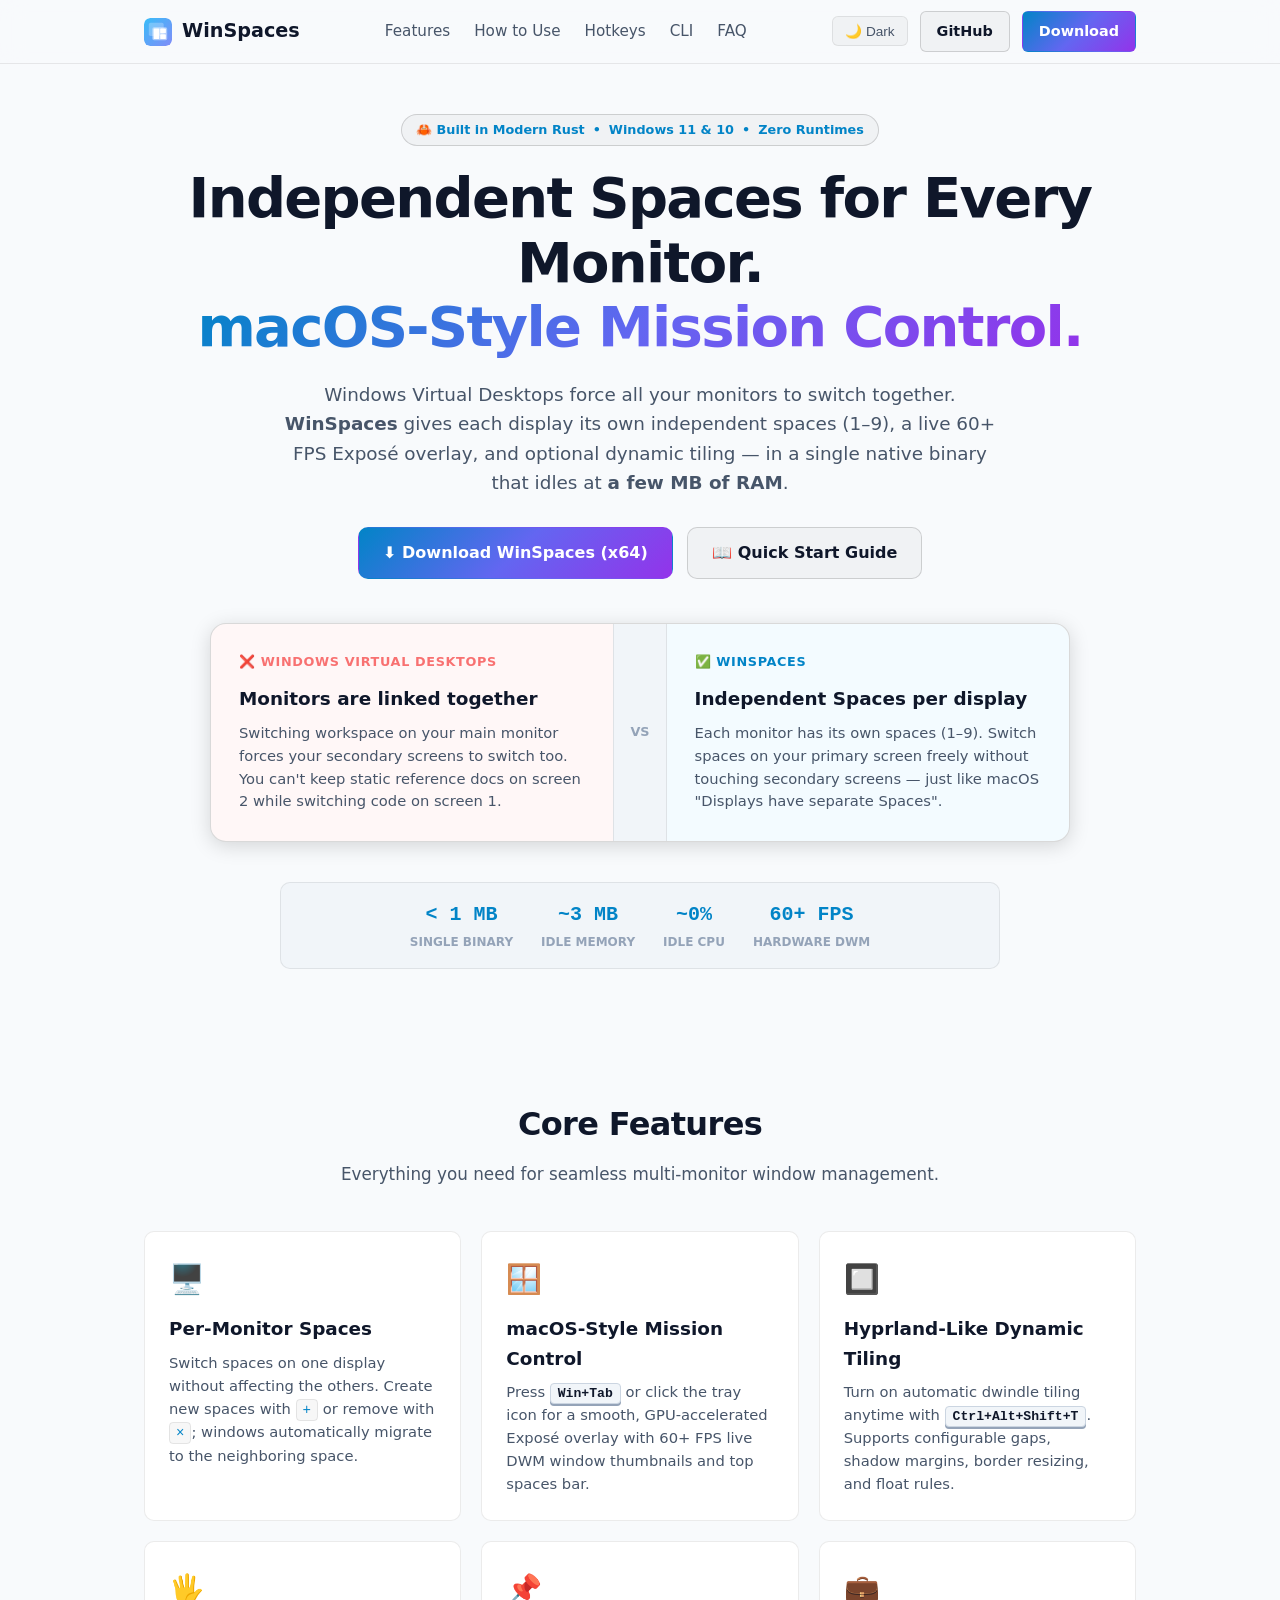
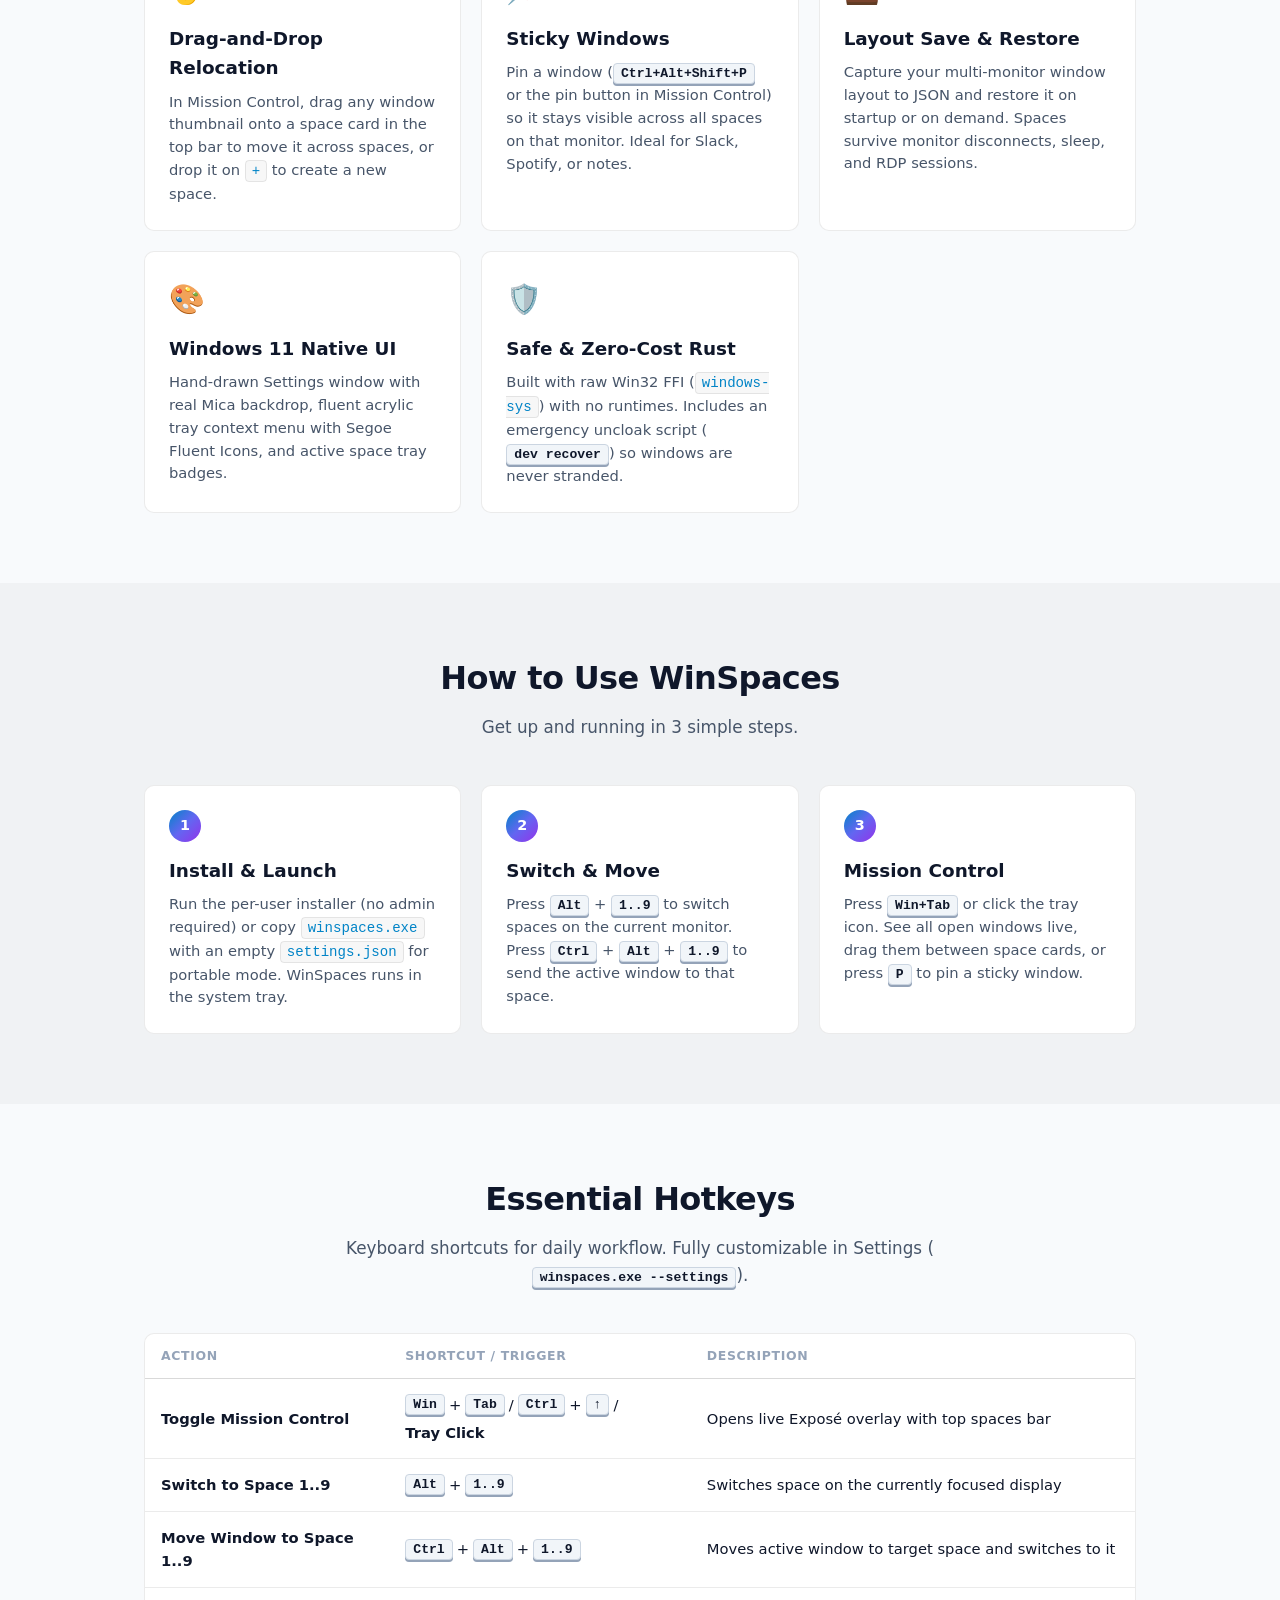
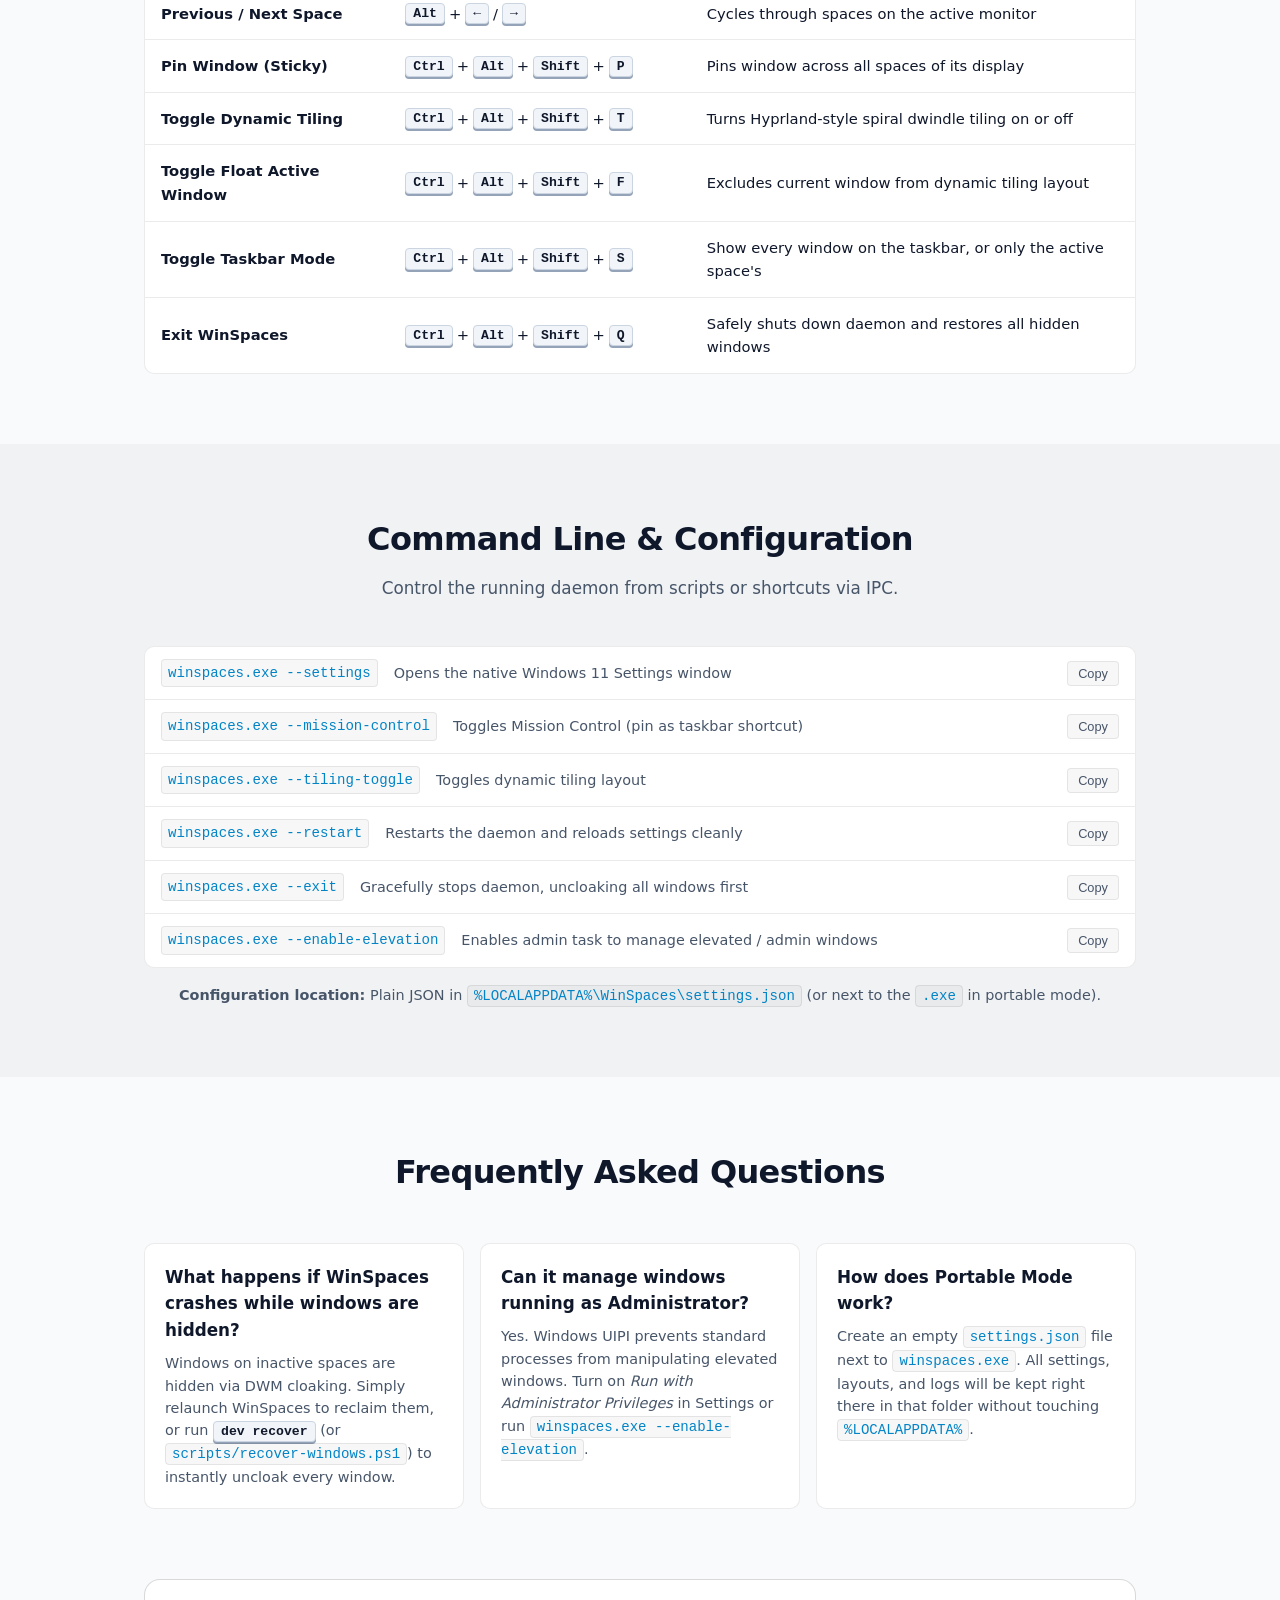
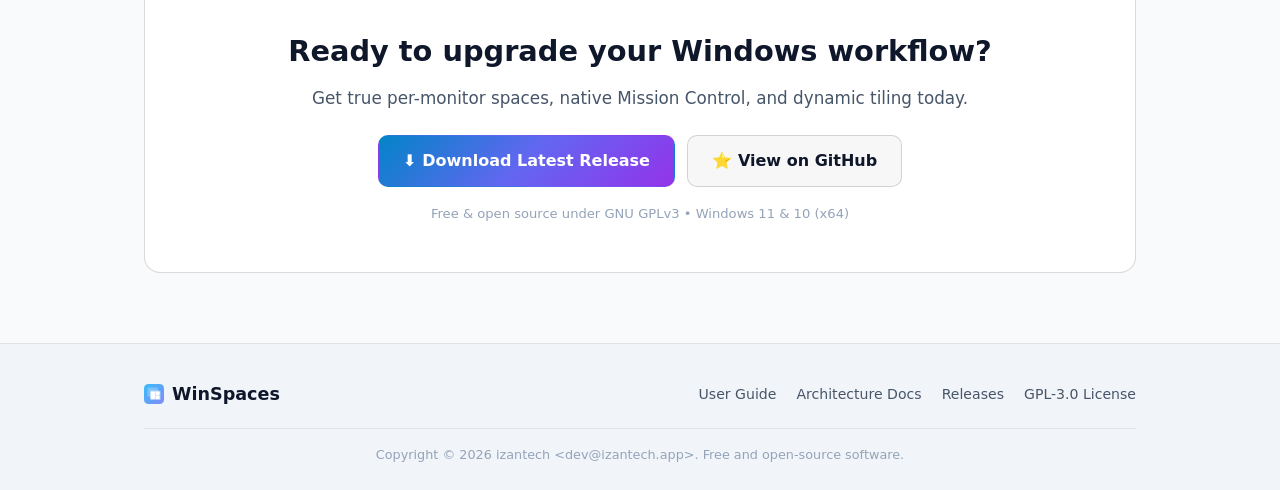
==== site/index.html @ 754be319 "feat(site): add the winspaces.app landing page and trim the README" ====
<!DOCTYPE html>
<html lang="en">
<head>
  <meta charset="UTF-8">
  <meta name="viewport" content="width=device-width, initial-scale=1.0">
  <title>WinSpaces — Independent Spaces & Mission Control for Windows</title>
  <meta name="description" content="Ultra-lightweight per-monitor spaces manager for Windows with macOS-style Mission Control and dynamic tiling. Written in Rust.">
  <meta property="og:type" content="website">
  <meta property="og:url" content="https://winspaces.app/">
  <meta property="og:title" content="WinSpaces — Independent Spaces & Mission Control for Windows">
  <meta property="og:description" content="Per-monitor spaces, macOS-style Mission Control and dynamic tiling for Windows. Single native Rust binary, zero runtimes.">
  <meta property="og:image" content="https://winspaces.app/og-image.png">
  <meta name="twitter:card" content="summary_large_image">
  <link rel="canonical" href="https://winspaces.app/">
  <script>
    // Resolve the theme before the stylesheet paints so no flash occurs.
    try {
      var t = localStorage.getItem('winspaces-theme') || (matchMedia('(prefers-color-scheme: light)').matches ? 'light' : 'dark');
      document.documentElement.setAttribute('data-theme', t);
    } catch (e) {}
  </script>
  <link rel="stylesheet" href="styles.css">
  <link rel="icon" href="favicon.svg" type="image/svg+xml">
</head>
<body>
  <!-- Header / Navigation -->
  <header class="navbar">
    <div class="container">
      <a href="#" class="nav-brand">
        <img class="nav-brand-icon" src="favicon.svg" alt="" width="28" height="28">
        <span>WinSpaces</span>
      </a>

      <nav class="nav-links">
        <a href="#features">Features</a>
        <a href="#guide">How to Use</a>
        <a href="#hotkeys">Hotkeys</a>
        <a href="#cli">CLI</a>
        <a href="#faq">FAQ</a>
      </nav>

      <div class="nav-actions">
        <button id="theme-toggle" class="theme-toggle-btn" aria-label="Toggle theme">
          <span>☀️</span> Light
        </button>
        <a href="https://github.com/izantech/winspaces" target="_blank" rel="noopener" class="btn btn-secondary">
          GitHub
        </a>
        <a href="https://github.com/izantech/winspaces/releases/latest" target="_blank" rel="noopener" class="btn btn-primary">
          Download
        </a>
      </div>
    </div>
  </header>

  <main>
    <!-- Hero Section -->
    <section class="hero">
      <div class="container">
        <div class="hero-badge">
          <span>🦀 Built in Modern Rust</span>
          <span>•</span>
          <span>Windows 11 & 10</span>
          <span>•</span>
          <span>Zero Runtimes</span>
        </div>

        <h1 class="hero-title">
          Independent Spaces for Every Monitor.<br>
          <span class="gradient-text">macOS-Style Mission Control.</span>
        </h1>

        <p class="hero-desc">
          Windows Virtual Desktops force all your monitors to switch together. 
          <strong>WinSpaces</strong> gives each display its own independent spaces (1–9), a live 60+ FPS Exposé overlay, 
          and optional dynamic tiling — in a single native binary that idles at <strong>a few MB of RAM</strong>.
        </p>

        <div class="hero-actions">
          <a href="https://github.com/izantech/winspaces/releases/latest" target="_blank" rel="noopener" class="btn btn-primary btn-lg">
            <span>⬇️</span> Download WinSpaces (x64)
          </a>
          <a href="#guide" class="btn btn-secondary btn-lg">
            <span>📖</span> Quick Start Guide
          </a>
        </div>

        <!-- Concept Comparison: Windows vs WinSpaces -->
        <div class="comparison-card">
          <div class="comparison-col comparison-bad">
            <div class="col-tag">❌ Windows Virtual Desktops</div>
            <h3>Monitors are linked together</h3>
            <p>Switching workspace on your main monitor forces your secondary screens to switch too. You can't keep static reference docs on screen 2 while switching code on screen 1.</p>
          </div>
          <div class="comparison-divider">VS</div>
          <div class="comparison-col comparison-good">
            <div class="col-tag">✅ WinSpaces</div>
            <h3>Independent Spaces per display</h3>
            <p>Each monitor has its own spaces (1–9). Switch spaces on your primary screen freely without touching secondary screens — just like macOS "Displays have separate Spaces".</p>
          </div>
        </div>

        <!-- Metric Badges -->
        <div class="metric-row">
          <div class="metric-box">
            <span class="metric-num">&lt; 1 MB</span>
            <span class="metric-lbl">Single Binary</span>
          </div>
          <div class="metric-box">
            <span class="metric-num">~3 MB</span>
            <span class="metric-lbl">Idle Memory</span>
          </div>
          <div class="metric-box">
            <span class="metric-num">~0%</span>
            <span class="metric-lbl">Idle CPU</span>
          </div>
          <div class="metric-box">
            <span class="metric-num">60+ FPS</span>
            <span class="metric-lbl">Hardware DWM</span>
          </div>
        </div>
      </div>
    </section>

    <!-- Key Features Section -->
    <section class="section" id="features">
      <div class="container">
        <div class="section-heading">
          <h2>Core Features</h2>
          <p>Everything you need for seamless multi-monitor window management.</p>
        </div>

        <div class="features-grid">
          <div class="feature-item">
            <div class="feature-icon">🖥️</div>
            <h3>Per-Monitor Spaces</h3>
            <p>Switch spaces on one display without affecting the others. Create new spaces with <code>+</code> or remove with <code>×</code>; windows automatically migrate to the neighboring space.</p>
          </div>

          <div class="feature-item">
            <div class="feature-icon">🪟</div>
            <h3>macOS-Style Mission Control</h3>
            <p>Press <kbd>Win+Tab</kbd> or click the tray icon for a smooth, GPU-accelerated Exposé overlay with 60+ FPS live DWM window thumbnails and top spaces bar.</p>
          </div>

          <div class="feature-item">
            <div class="feature-icon">🔲</div>
            <h3>Hyprland-Like Dynamic Tiling</h3>
            <p>Turn on automatic dwindle tiling anytime with <kbd>Ctrl+Alt+Shift+T</kbd>. Supports configurable gaps, shadow margins, border resizing, and float rules.</p>
          </div>

          <div class="feature-item">
            <div class="feature-icon">🖐️</div>
            <h3>Drag-and-Drop Relocation</h3>
            <p>In Mission Control, drag any window thumbnail onto a space card in the top bar to move it across spaces, or drop it on <code>+</code> to create a new space.</p>
          </div>

          <div class="feature-item">
            <div class="feature-icon">📌</div>
            <h3>Sticky Windows</h3>
            <p>Pin a window (<kbd>Ctrl+Alt+Shift+P</kbd> or the pin button in Mission Control) so it stays visible across all spaces on that monitor. Ideal for Slack, Spotify, or notes.</p>
          </div>

          <div class="feature-item">
            <div class="feature-icon">💼</div>
            <h3>Layout Save & Restore</h3>
            <p>Capture your multi-monitor window layout to JSON and restore it on startup or on demand. Spaces survive monitor disconnects, sleep, and RDP sessions.</p>
          </div>

          <div class="feature-item">
            <div class="feature-icon">🎨</div>
            <h3>Windows 11 Native UI</h3>
            <p>Hand-drawn Settings window with real Mica backdrop, fluent acrylic tray context menu with Segoe Fluent Icons, and active space tray badges.</p>
          </div>

          <div class="feature-item">
            <div class="feature-icon">🛡️</div>
            <h3>Safe & Zero-Cost Rust</h3>
            <p>Built with raw Win32 FFI (<code>windows-sys</code>) with no runtimes. Includes an emergency uncloak script (<kbd>dev recover</kbd>) so windows are never stranded.</p>
          </div>
        </div>
      </div>
    </section>

    <!-- How to Use Section -->
    <section class="section section-alt" id="guide">
      <div class="container">
        <div class="section-heading">
          <h2>How to Use WinSpaces</h2>
          <p>Get up and running in 3 simple steps.</p>
        </div>

        <div class="steps-grid">
          <div class="step-box">
            <div class="step-digit">1</div>
            <h3>Install & Launch</h3>
            <p>Run the per-user installer (no admin required) or copy <code>winspaces.exe</code> with an empty <code>settings.json</code> for portable mode. WinSpaces runs in the system tray.</p>
          </div>

          <div class="step-box">
            <div class="step-digit">2</div>
            <h3>Switch & Move</h3>
            <p>Press <kbd>Alt</kbd> + <kbd>1..9</kbd> to switch spaces on the current monitor. Press <kbd>Ctrl</kbd> + <kbd>Alt</kbd> + <kbd>1..9</kbd> to send the active window to that space.</p>
          </div>

          <div class="step-box">
            <div class="step-digit">3</div>
            <h3>Mission Control</h3>
            <p>Press <kbd>Win+Tab</kbd> or click the tray icon. See all open windows live, drag them between space cards, or press <kbd>P</kbd> to pin a sticky window.</p>
          </div>
        </div>
      </div>
    </section>

    <!-- Hotkeys Reference -->
    <section class="section" id="hotkeys">
      <div class="container">
        <div class="section-heading">
          <h2>Essential Hotkeys</h2>
          <p>Keyboard shortcuts for daily workflow. Fully customizable in Settings (<kbd>winspaces.exe --settings</kbd>).</p>
        </div>

        <div class="table-card">
          <table class="hotkey-table">
            <thead>
              <tr>
                <th>Action</th>
                <th>Shortcut / Trigger</th>
                <th>Description</th>
              </tr>
            </thead>
            <tbody>
              <tr>
                <td><strong>Toggle Mission Control</strong></td>
                <td><div class="keys"><kbd>Win</kbd> + <kbd>Tab</kbd> / <kbd>Ctrl</kbd> + <kbd>↑</kbd> / <strong>Tray Click</strong></div></td>
                <td>Opens live Exposé overlay with top spaces bar</td>
              </tr>
              <tr>
                <td><strong>Switch to Space 1..9</strong></td>
                <td><div class="keys"><kbd>Alt</kbd> + <kbd>1..9</kbd></div></td>
                <td>Switches space on the currently focused display</td>
              </tr>
              <tr>
                <td><strong>Move Window to Space 1..9</strong></td>
                <td><div class="keys"><kbd>Ctrl</kbd> + <kbd>Alt</kbd> + <kbd>1..9</kbd></div></td>
                <td>Moves active window to target space and switches to it</td>
              </tr>
              <tr>
                <td><strong>Previous / Next Space</strong></td>
                <td><div class="keys"><kbd>Alt</kbd> + <kbd>←</kbd> / <kbd>→</kbd></div></td>
                <td>Cycles through spaces on the active monitor</td>
              </tr>
              <tr>
                <td><strong>Pin Window (Sticky)</strong></td>
                <td><div class="keys"><kbd>Ctrl</kbd> + <kbd>Alt</kbd> + <kbd>Shift</kbd> + <kbd>P</kbd></div></td>
                <td>Pins window across all spaces of its display</td>
              </tr>
              <tr>
                <td><strong>Toggle Dynamic Tiling</strong></td>
                <td><div class="keys"><kbd>Ctrl</kbd> + <kbd>Alt</kbd> + <kbd>Shift</kbd> + <kbd>T</kbd></div></td>
                <td>Turns Hyprland-style spiral dwindle tiling on or off</td>
              </tr>
              <tr>
                <td><strong>Toggle Float Active Window</strong></td>
                <td><div class="keys"><kbd>Ctrl</kbd> + <kbd>Alt</kbd> + <kbd>Shift</kbd> + <kbd>F</kbd></div></td>
                <td>Excludes current window from dynamic tiling layout</td>
              </tr>
              <tr>
                <td><strong>Toggle Taskbar Mode</strong></td>
                <td><div class="keys"><kbd>Ctrl</kbd> + <kbd>Alt</kbd> + <kbd>Shift</kbd> + <kbd>S</kbd></div></td>
                <td>Show every window on the taskbar, or only the active space's</td>
              </tr>
              <tr>
                <td><strong>Exit WinSpaces</strong></td>
                <td><div class="keys"><kbd>Ctrl</kbd> + <kbd>Alt</kbd> + <kbd>Shift</kbd> + <kbd>Q</kbd></div></td>
                <td>Safely shuts down daemon and restores all hidden windows</td>
              </tr>
            </tbody>
          </table>
        </div>
      </div>
    </section>

    <!-- CLI & Config Section -->
    <section class="section section-alt" id="cli">
      <div class="container">
        <div class="section-heading">
          <h2>Command Line & Configuration</h2>
          <p>Control the running daemon from scripts or shortcuts via IPC.</p>
        </div>

        <div class="cli-list">
          <div class="cli-row">
            <code>winspaces.exe --settings</code>
            <span>Opens the native Windows 11 Settings window</span>
            <button class="copy-btn" data-copy="winspaces.exe --settings">Copy</button>
          </div>
          <div class="cli-row">
            <code>winspaces.exe --mission-control</code>
            <span>Toggles Mission Control (pin as taskbar shortcut)</span>
            <button class="copy-btn" data-copy="winspaces.exe --mission-control">Copy</button>
          </div>
          <div class="cli-row">
            <code>winspaces.exe --tiling-toggle</code>
            <span>Toggles dynamic tiling layout</span>
            <button class="copy-btn" data-copy="winspaces.exe --tiling-toggle">Copy</button>
          </div>
          <div class="cli-row">
            <code>winspaces.exe --restart</code>
            <span>Restarts the daemon and reloads settings cleanly</span>
            <button class="copy-btn" data-copy="winspaces.exe --restart">Copy</button>
          </div>
          <div class="cli-row">
            <code>winspaces.exe --exit</code>
            <span>Gracefully stops daemon, uncloaking all windows first</span>
            <button class="copy-btn" data-copy="winspaces.exe --exit">Copy</button>
          </div>
          <div class="cli-row">
            <code>winspaces.exe --enable-elevation</code>
            <span>Enables admin task to manage elevated / admin windows</span>
            <button class="copy-btn" data-copy="winspaces.exe --enable-elevation">Copy</button>
          </div>
        </div>

        <div class="config-note">
          <strong>Configuration location:</strong> Plain JSON in <code>%LOCALAPPDATA%\WinSpaces\settings.json</code> (or next to the <code>.exe</code> in portable mode).
        </div>
      </div>
    </section>

    <!-- FAQ Section -->
    <section class="section" id="faq">
      <div class="container">
        <div class="section-heading">
          <h2>Frequently Asked Questions</h2>
        </div>

        <div class="faq-cards">
          <div class="faq-card">
            <h4>What happens if WinSpaces crashes while windows are hidden?</h4>
            <p>Windows on inactive spaces are hidden via DWM cloaking. Simply relaunch WinSpaces to reclaim them, or run <kbd>dev recover</kbd> (or <code>scripts/recover-windows.ps1</code>) to instantly uncloak every window.</p>
          </div>

          <div class="faq-card">
            <h4>Can it manage windows running as Administrator?</h4>
            <p>Yes. Windows UIPI prevents standard processes from manipulating elevated windows. Turn on <em>Run with Administrator Privileges</em> in Settings or run <code>winspaces.exe --enable-elevation</code>.</p>
          </div>

          <div class="faq-card">
            <h4>How does Portable Mode work?</h4>
            <p>Create an empty <code>settings.json</code> file next to <code>winspaces.exe</code>. All settings, layouts, and logs will be kept right there in that folder without touching <code>%LOCALAPPDATA%</code>.</p>
          </div>
        </div>
      </div>
    </section>

    <!-- Download CTA Banner -->
    <section class="section" style="padding-top: 0;">
      <div class="container">
        <div class="cta-box">
          <h2>Ready to upgrade your Windows workflow?</h2>
          <p>Get true per-monitor spaces, native Mission Control, and dynamic tiling today.</p>
          <div class="cta-buttons">
            <a href="https://github.com/izantech/winspaces/releases/latest" target="_blank" rel="noopener" class="btn btn-primary btn-lg">
              <span>⬇️</span> Download Latest Release
            </a>
            <a href="https://github.com/izantech/winspaces" target="_blank" rel="noopener" class="btn btn-secondary btn-lg">
              <span>⭐</span> View on GitHub
            </a>
          </div>
          <div class="cta-footnote">Free & open source under GNU GPLv3 • Windows 11 & 10 (x64)</div>
        </div>
      </div>
    </section>
  </main>

  <!-- Footer -->
  <footer class="footer">
    <div class="container">
      <div class="footer-row">
        <div class="footer-brand">
          <img src="favicon.svg" alt="" width="20" height="20"> <span>WinSpaces</span>
        </div>
        <div class="footer-links">
          <a href="https://github.com/izantech/winspaces/blob/main/docs/user-guide.md" target="_blank" rel="noopener">User Guide</a>
          <a href="https://github.com/izantech/winspaces/blob/main/docs/README.md" target="_blank" rel="noopener">Architecture Docs</a>
          <a href="https://github.com/izantech/winspaces/releases" target="_blank" rel="noopener">Releases</a>
          <a href="https://github.com/izantech/winspaces/blob/main/LICENSE" target="_blank" rel="noopener">GPL-3.0 License</a>
        </div>
      </div>
      <div class="footer-copy">
        Copyright © 2026 izantech &lt;dev@izantech.app&gt;. Free and open-source software.
      </div>
    </div>
  </footer>

  <script src="app.js"></script>
</body>
</html>
---- site/styles.css ----
:root {
  --font-sans: 'Segoe UI Variable Display', 'Segoe UI', -apple-system, BlinkMacSystemFont, Roboto, system-ui, sans-serif;
  --font-mono: 'Cascadia Code', 'Consolas', 'Courier New', monospace;

  /* Dark theme (default) */
  --bg-canvas: #0d1117;
  --bg-card: rgba(22, 27, 34, 0.85);
  --bg-surface: #161b22;
  --bg-subtle: rgba(255, 255, 255, 0.04);
  --bg-glass: rgba(13, 17, 23, 0.85);

  --text-main: #f0f6fc;
  --text-muted: #8b949e;
  --text-subtle: #6e7681;

  --border-dim: rgba(255, 255, 255, 0.1);
  --border-bright: rgba(255, 255, 255, 0.18);
  --border-accent: rgba(56, 189, 248, 0.4);

  --accent-primary: #38bdf8;
  --accent-gradient: linear-gradient(135deg, #38bdf8 0%, #818cf8 50%, #c084fc 100%);

  --kbd-bg: #21262d;
  --kbd-border: #30363d;
  --kbd-text: #f0f6fc;
  --kbd-shadow: 0 2px 0 #090d12;

  --radius-sm: 6px;
  --radius-md: 10px;
  --radius-lg: 16px;
  --radius-xl: 20px;

  --nav-height: 64px;
  --max-width: 1040px;
}

[data-theme="light"] {
  --bg-canvas: #f8fafc;
  --bg-card: #ffffff;
  --bg-surface: #f1f5f9;
  --bg-subtle: rgba(0, 0, 0, 0.03);
  --bg-glass: rgba(248, 250, 252, 0.85);

  --text-main: #0f172a;
  --text-muted: #475569;
  --text-subtle: #94a3b8;

  --border-dim: rgba(0, 0, 0, 0.08);
  --border-bright: rgba(0, 0, 0, 0.15);
  --border-accent: rgba(2, 132, 199, 0.4);

  --accent-primary: #0284c7;
  --accent-gradient: linear-gradient(135deg, #0284c7 0%, #6366f1 50%, #9333ea 100%);

  --kbd-bg: #f1f5f9;
  --kbd-border: #cbd5e1;
  --kbd-text: #0f172a;
  --kbd-shadow: 0 2px 0 #94a3b8;
}

*, *::before, *::after {
  box-sizing: border-box;
  margin: 0;
  padding: 0;
}

html {
  scroll-behavior: smooth;
  scroll-padding-top: calc(var(--nav-height) + 20px);
}

body {
  font-family: var(--font-sans);
  background-color: var(--bg-canvas);
  color: var(--text-main);
  line-height: 1.6;
  -webkit-font-smoothing: antialiased;
  transition: background-color 0.25s ease, color 0.25s ease;
}

.container {
  max-width: var(--max-width);
  margin: 0 auto;
  padding: 0 24px;
}

/* Navbar */
.navbar {
  position: fixed;
  top: 0;
  left: 0;
  right: 0;
  height: var(--nav-height);
  background: var(--bg-glass);
  backdrop-filter: blur(12px);
  -webkit-backdrop-filter: blur(12px);
  border-bottom: 1px solid var(--border-dim);
  z-index: 100;
}

.navbar .container {
  height: 100%;
  display: flex;
  align-items: center;
  justify-content: space-between;
}

.nav-brand {
  display: flex;
  align-items: center;
  gap: 10px;
  font-weight: 700;
  font-size: 1.2rem;
  color: var(--text-main);
  text-decoration: none;
}

.nav-brand-icon {
  display: block;
  border-radius: 6px;
}

.nav-links {
  display: flex;
  align-items: center;
  gap: 24px;
}

.nav-links a {
  text-decoration: none;
  color: var(--text-muted);
  font-size: 0.95rem;
  font-weight: 500;
  transition: color 0.15s ease;
}

.nav-links a:hover {
  color: var(--accent-primary);
}

.nav-actions {
  display: flex;
  align-items: center;
  gap: 12px;
}

.theme-toggle-btn {
  background: var(--bg-subtle);
  border: 1px solid var(--border-dim);
  color: var(--text-muted);
  padding: 6px 12px;
  border-radius: var(--radius-sm);
  cursor: pointer;
  font-size: 0.85rem;
  display: flex;
  align-items: center;
  gap: 4px;
}

.theme-toggle-btn:hover {
  color: var(--text-main);
  border-color: var(--border-bright);
}

/* Buttons */
.btn {
  display: inline-flex;
  align-items: center;
  gap: 6px;
  padding: 8px 16px;
  border-radius: var(--radius-sm);
  font-size: 0.9rem;
  font-weight: 600;
  text-decoration: none;
  cursor: pointer;
  transition: all 0.15s ease;
  border: 1px solid transparent;
}

.btn-primary {
  background: var(--accent-gradient);
  color: #ffffff;
}

.btn-primary:hover {
  opacity: 0.92;
  transform: translateY(-1px);
}

.btn-secondary {
  background: var(--bg-subtle);
  color: var(--text-main);
  border-color: var(--border-bright);
}

.btn-secondary:hover {
  background: var(--bg-surface);
  border-color: var(--border-accent);
}

.btn-lg {
  padding: 12px 24px;
  font-size: 1rem;
  border-radius: var(--radius-md);
}

/* Hero */
.hero {
  padding: calc(var(--nav-height) + 50px) 0 60px;
  text-align: center;
}

.hero-badge {
  display: inline-flex;
  align-items: center;
  gap: 8px;
  padding: 5px 14px;
  background: var(--bg-subtle);
  border: 1px solid var(--border-bright);
  border-radius: 9999px;
  font-size: 0.8rem;
  font-weight: 600;
  color: var(--accent-primary);
  margin-bottom: 20px;
}

.hero-title {
  font-size: clamp(2.2rem, 4.5vw, 3.5rem);
  font-weight: 800;
  letter-spacing: -0.03em;
  line-height: 1.15;
  margin-bottom: 20px;
}

.gradient-text {
  background: var(--accent-gradient);
  -webkit-background-clip: text;
  -webkit-text-fill-color: transparent;
}

.hero-desc {
  font-size: 1.15rem;
  color: var(--text-muted);
  max-width: 720px;
  margin: 0 auto 30px;
  line-height: 1.6;
}

.hero-actions {
  display: flex;
  align-items: center;
  justify-content: center;
  gap: 14px;
  flex-wrap: wrap;
  margin-bottom: 44px;
}

/* Comparison Card (Windows vs WinSpaces) */
.comparison-card {
  display: grid;
  grid-template-columns: 1fr auto 1fr;
  align-items: stretch;
  background: var(--bg-card);
  border: 1px solid var(--border-bright);
  border-radius: var(--radius-lg);
  overflow: hidden;
  max-width: 860px;
  margin: 0 auto 40px;
  text-align: left;
  box-shadow: 0 4px 20px rgba(0,0,0,0.15);
}

.comparison-col {
  padding: 28px;
  display: flex;
  flex-direction: column;
  gap: 8px;
}

.comparison-bad {
  background: rgba(239, 68, 68, 0.04);
}

.comparison-good {
  background: rgba(56, 189, 248, 0.06);
}

.col-tag {
  font-size: 0.8rem;
  font-weight: 700;
  text-transform: uppercase;
  letter-spacing: 0.05em;
  margin-bottom: 4px;
}

.comparison-bad .col-tag { color: #f87171; }
.comparison-good .col-tag { color: var(--accent-primary); }

.comparison-col h3 {
  font-size: 1.15rem;
  font-weight: 700;
  color: var(--text-main);
}

.comparison-col p {
  font-size: 0.92rem;
  color: var(--text-muted);
  line-height: 1.55;
}

.comparison-divider {
  display: flex;
  align-items: center;
  justify-content: center;
  padding: 0 16px;
  font-weight: 800;
  font-size: 0.8rem;
  color: var(--text-subtle);
  background: var(--bg-surface);
  border-left: 1px solid var(--border-dim);
  border-right: 1px solid var(--border-dim);
}

/* Metrics */
.metric-row {
  display: flex;
  align-items: center;
  justify-content: center;
  gap: 28px;
  flex-wrap: wrap;
  padding: 16px;
  background: var(--bg-surface);
  border: 1px solid var(--border-dim);
  border-radius: var(--radius-md);
  max-width: 720px;
  margin: 0 auto;
}

.metric-box {
  display: flex;
  flex-direction: column;
  gap: 2px;
}

.metric-num {
  font-size: 1.25rem;
  font-weight: 800;
  color: var(--accent-primary);
  font-family: var(--font-mono);
}

.metric-lbl {
  font-size: 0.75rem;
  color: var(--text-subtle);
  text-transform: uppercase;
  font-weight: 600;
}

/* Section */
.section {
  padding: 70px 0;
}

.section-alt {
  background: var(--bg-subtle);
}

.section-heading {
  text-align: center;
  max-width: 640px;
  margin: 0 auto 44px;
}

.section-heading h2 {
  font-size: 2rem;
  font-weight: 800;
  letter-spacing: -0.02em;
  margin-bottom: 10px;
}

.section-heading p {
  font-size: 1.05rem;
  color: var(--text-muted);
}

/* Feature Cards Grid */
.features-grid {
  display: grid;
  grid-template-columns: repeat(auto-fit, minmax(280px, 1fr));
  gap: 20px;
}

.feature-item {
  background: var(--bg-card);
  border: 1px solid var(--border-dim);
  border-radius: var(--radius-md);
  padding: 24px;
  transition: transform 0.15s ease, border-color 0.15s ease;
}

.feature-item:hover {
  transform: translateY(-2px);
  border-color: var(--border-accent);
}

.feature-icon {
  font-size: 1.8rem;
  margin-bottom: 12px;
}

.feature-item h3 {
  font-size: 1.15rem;
  font-weight: 700;
  margin-bottom: 8px;
}

.feature-item p {
  font-size: 0.92rem;
  color: var(--text-muted);
  line-height: 1.55;
}

/* Steps Grid */
.steps-grid {
  display: grid;
  grid-template-columns: repeat(auto-fit, minmax(280px, 1fr));
  gap: 20px;
}

.step-box {
  background: var(--bg-card);
  border: 1px solid var(--border-dim);
  border-radius: var(--radius-md);
  padding: 24px;
}

.step-digit {
  width: 32px;
  height: 32px;
  border-radius: 50%;
  background: var(--accent-gradient);
  color: #fff;
  font-weight: 800;
  font-size: 0.9rem;
  display: flex;
  align-items: center;
  justify-content: center;
  margin-bottom: 14px;
}

.step-box h3 {
  font-size: 1.15rem;
  font-weight: 700;
  margin-bottom: 8px;
}

.step-box p {
  font-size: 0.92rem;
  color: var(--text-muted);
  line-height: 1.55;
}

/* Hotkeys Table */
.table-card {
  background: var(--bg-card);
  border: 1px solid var(--border-dim);
  border-radius: var(--radius-md);
  overflow-x: auto;
}

.hotkey-table {
  width: 100%;
  border-collapse: collapse;
  text-align: left;
}

.hotkey-table th {
  padding: 12px 16px;
  border-bottom: 1px solid var(--border-bright);
  font-size: 0.78rem;
  color: var(--text-subtle);
  text-transform: uppercase;
  letter-spacing: 0.05em;
}

.hotkey-table td {
  padding: 14px 16px;
  border-bottom: 1px solid var(--border-dim);
  font-size: 0.92rem;
}

.hotkey-table tr:last-child td {
  border-bottom: none;
}

.hotkey-table tr:hover td {
  background: var(--bg-subtle);
}

.keys {
  display: flex;
  align-items: center;
  gap: 4px;
  flex-wrap: wrap;
}

kbd {
  display: inline-block;
  padding: 3px 7px;
  font-family: var(--font-mono);
  font-size: 0.82rem;
  font-weight: 600;
  color: var(--kbd-text);
  background-color: var(--kbd-bg);
  border: 1px solid var(--kbd-border);
  border-radius: 4px;
  box-shadow: var(--kbd-shadow);
  line-height: 1;
  white-space: nowrap;
}

code {
  font-family: var(--font-mono);
  font-size: 0.88rem;
  background: var(--bg-subtle);
  padding: 2px 6px;
  border-radius: 4px;
  border: 1px solid var(--border-dim);
  color: var(--accent-primary);
}

/* CLI List */
.cli-list {
  background: var(--bg-card);
  border: 1px solid var(--border-dim);
  border-radius: var(--radius-md);
  overflow: hidden;
  margin-bottom: 16px;
}

.cli-row {
  display: flex;
  align-items: center;
  justify-content: space-between;
  padding: 12px 16px;
  border-bottom: 1px solid var(--border-dim);
  gap: 16px;
}

.cli-row:last-child {
  border-bottom: none;
}

.cli-row span {
  font-size: 0.9rem;
  color: var(--text-muted);
  flex: 1;
}

.copy-btn {
  background: var(--bg-subtle);
  border: 1px solid var(--border-dim);
  color: var(--text-muted);
  padding: 4px 10px;
  border-radius: 4px;
  cursor: pointer;
  font-size: 0.8rem;
  transition: all 0.15s ease;
}

.copy-btn:hover {
  color: var(--text-main);
  background: var(--bg-surface);
}

.config-note {
  font-size: 0.9rem;
  color: var(--text-muted);
  text-align: center;
}

/* FAQ */
.faq-cards {
  display: grid;
  grid-template-columns: repeat(auto-fit, minmax(300px, 1fr));
  gap: 16px;
}

.faq-card {
  background: var(--bg-card);
  border: 1px solid var(--border-dim);
  border-radius: var(--radius-md);
  padding: 20px;
}

.faq-card h4 {
  font-size: 1.05rem;
  font-weight: 700;
  margin-bottom: 8px;
}

.faq-card p {
  font-size: 0.9rem;
  color: var(--text-muted);
  line-height: 1.55;
}

/* CTA Box */
.cta-box {
  background: var(--bg-card);
  border: 1px solid var(--border-bright);
  border-radius: var(--radius-lg);
  padding: 48px 24px;
  text-align: center;
}

.cta-box h2 {
  font-size: 1.8rem;
  font-weight: 800;
  margin-bottom: 10px;
}

.cta-box p {
  font-size: 1.05rem;
  color: var(--text-muted);
  margin-bottom: 24px;
}

.cta-buttons {
  display: flex;
  gap: 12px;
  justify-content: center;
  flex-wrap: wrap;
  margin-bottom: 16px;
}

.cta-footnote {
  font-size: 0.82rem;
  color: var(--text-subtle);
}

/* Footer */
.footer {
  border-top: 1px solid var(--border-dim);
  padding: 36px 0 24px;
  background: var(--bg-surface);
  font-size: 0.88rem;
  color: var(--text-muted);
}

.footer-row {
  display: flex;
  justify-content: space-between;
  align-items: center;
  flex-wrap: wrap;
  gap: 16px;
  margin-bottom: 20px;
}

.footer-brand {
  display: flex;
  align-items: center;
  gap: 8px;
  font-weight: 700;
  font-size: 1.1rem;
  color: var(--text-main);
}

.footer-links {
  display: flex;
  gap: 20px;
}

.footer-links a {
  color: var(--text-muted);
  text-decoration: none;
}

.footer-links a:hover {
  color: var(--accent-primary);
}

.footer-copy {
  font-size: 0.8rem;
  color: var(--text-subtle);
  text-align: center;
  border-top: 1px solid var(--border-dim);
  padding-top: 16px;
}

/* Mobile */
@media (max-width: 768px) {
  .nav-links {
    display: none;
  }
  .comparison-card {
    grid-template-columns: 1fr;
  }
  .comparison-divider {
    padding: 8px 0;
    border-left: none;
    border-right: none;
    border-top: 1px solid var(--border-dim);
    border-bottom: 1px solid var(--border-dim);
  }
  .cli-row {
    flex-direction: column;
    align-items: flex-start;
    gap: 8px;
  }
}
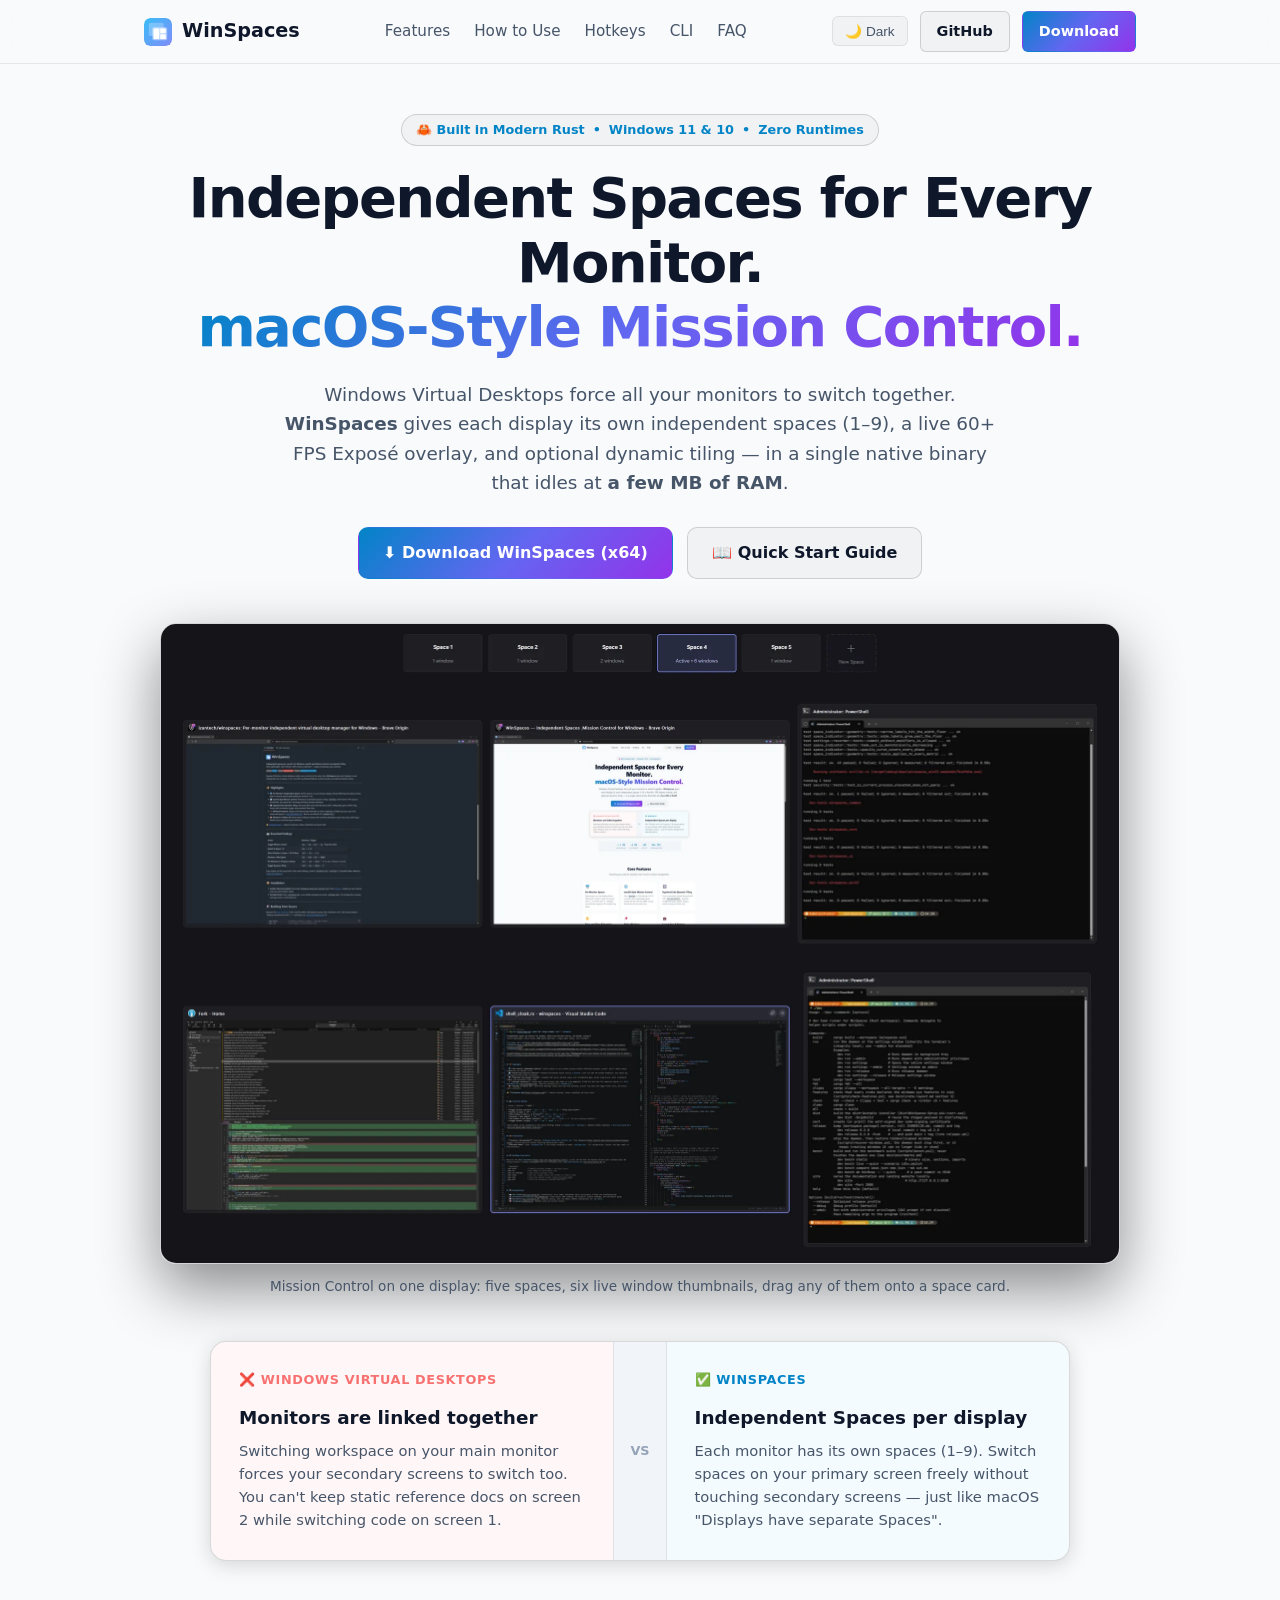
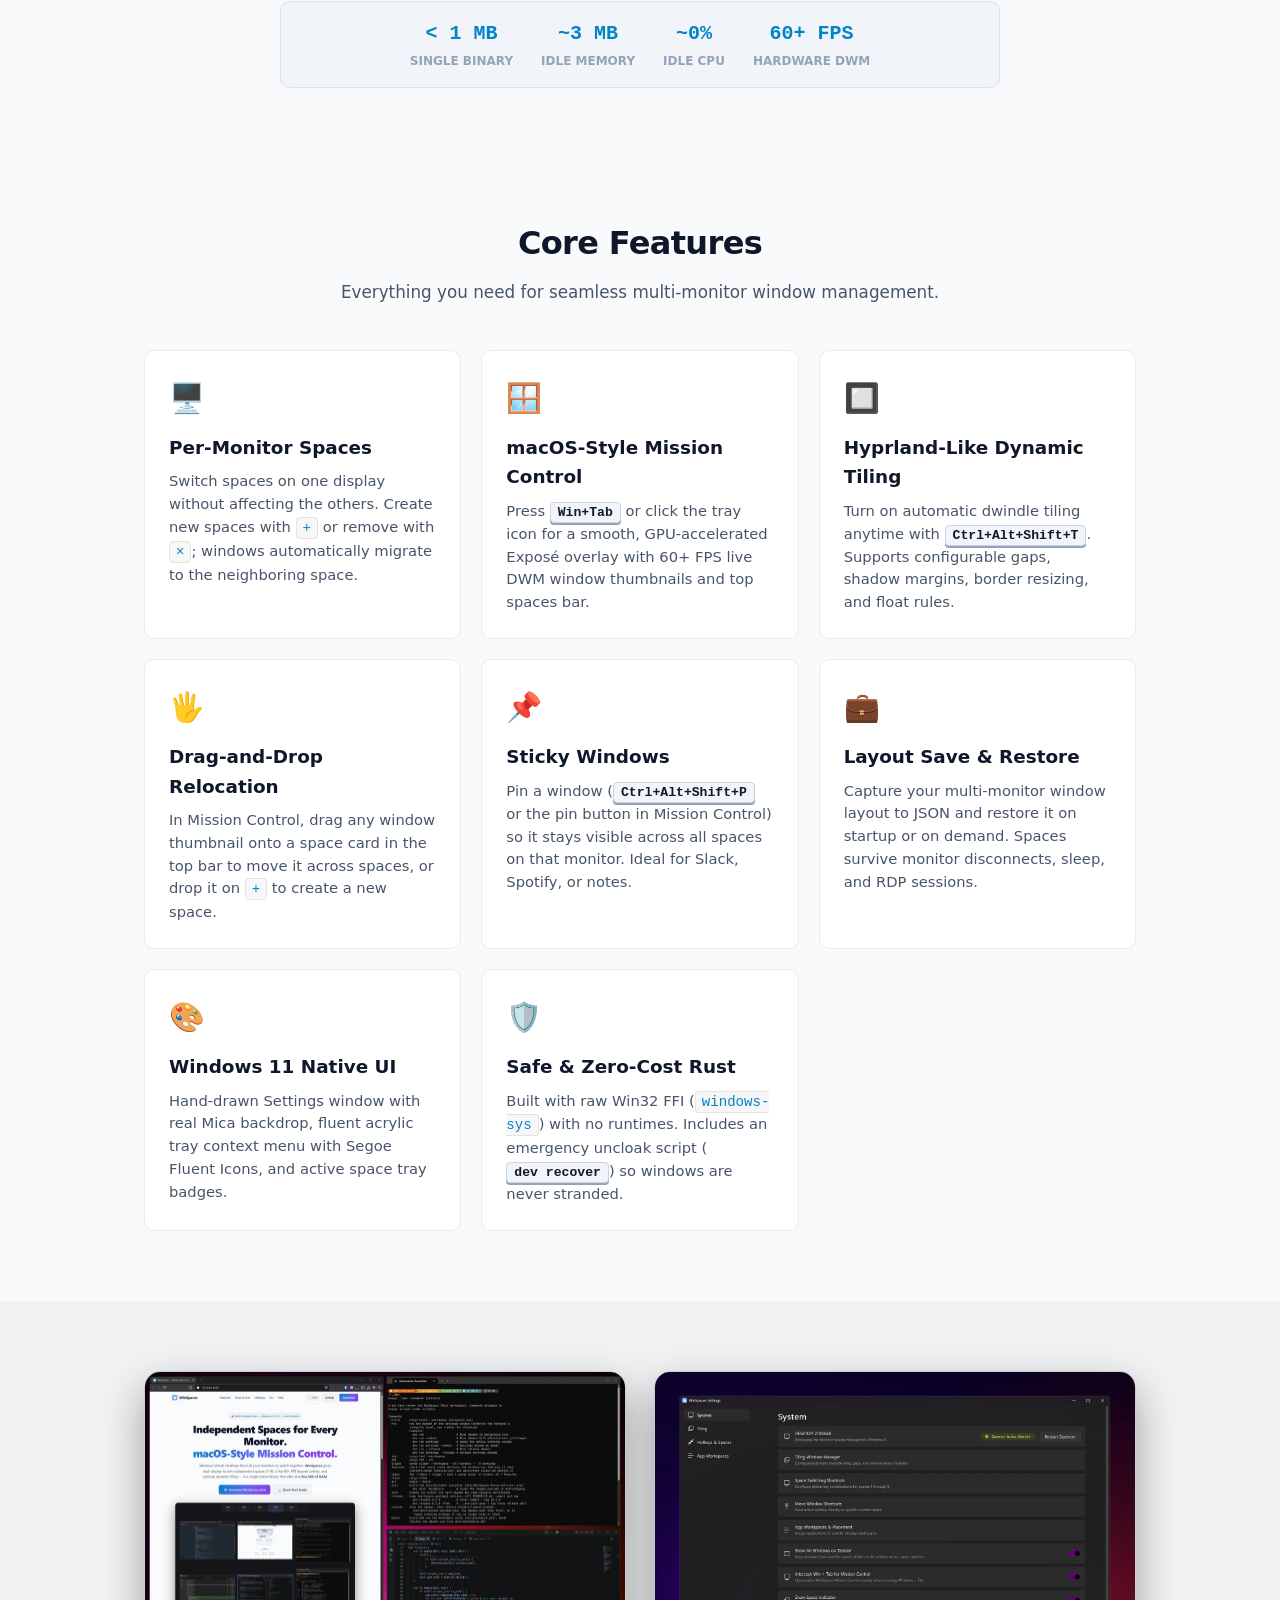
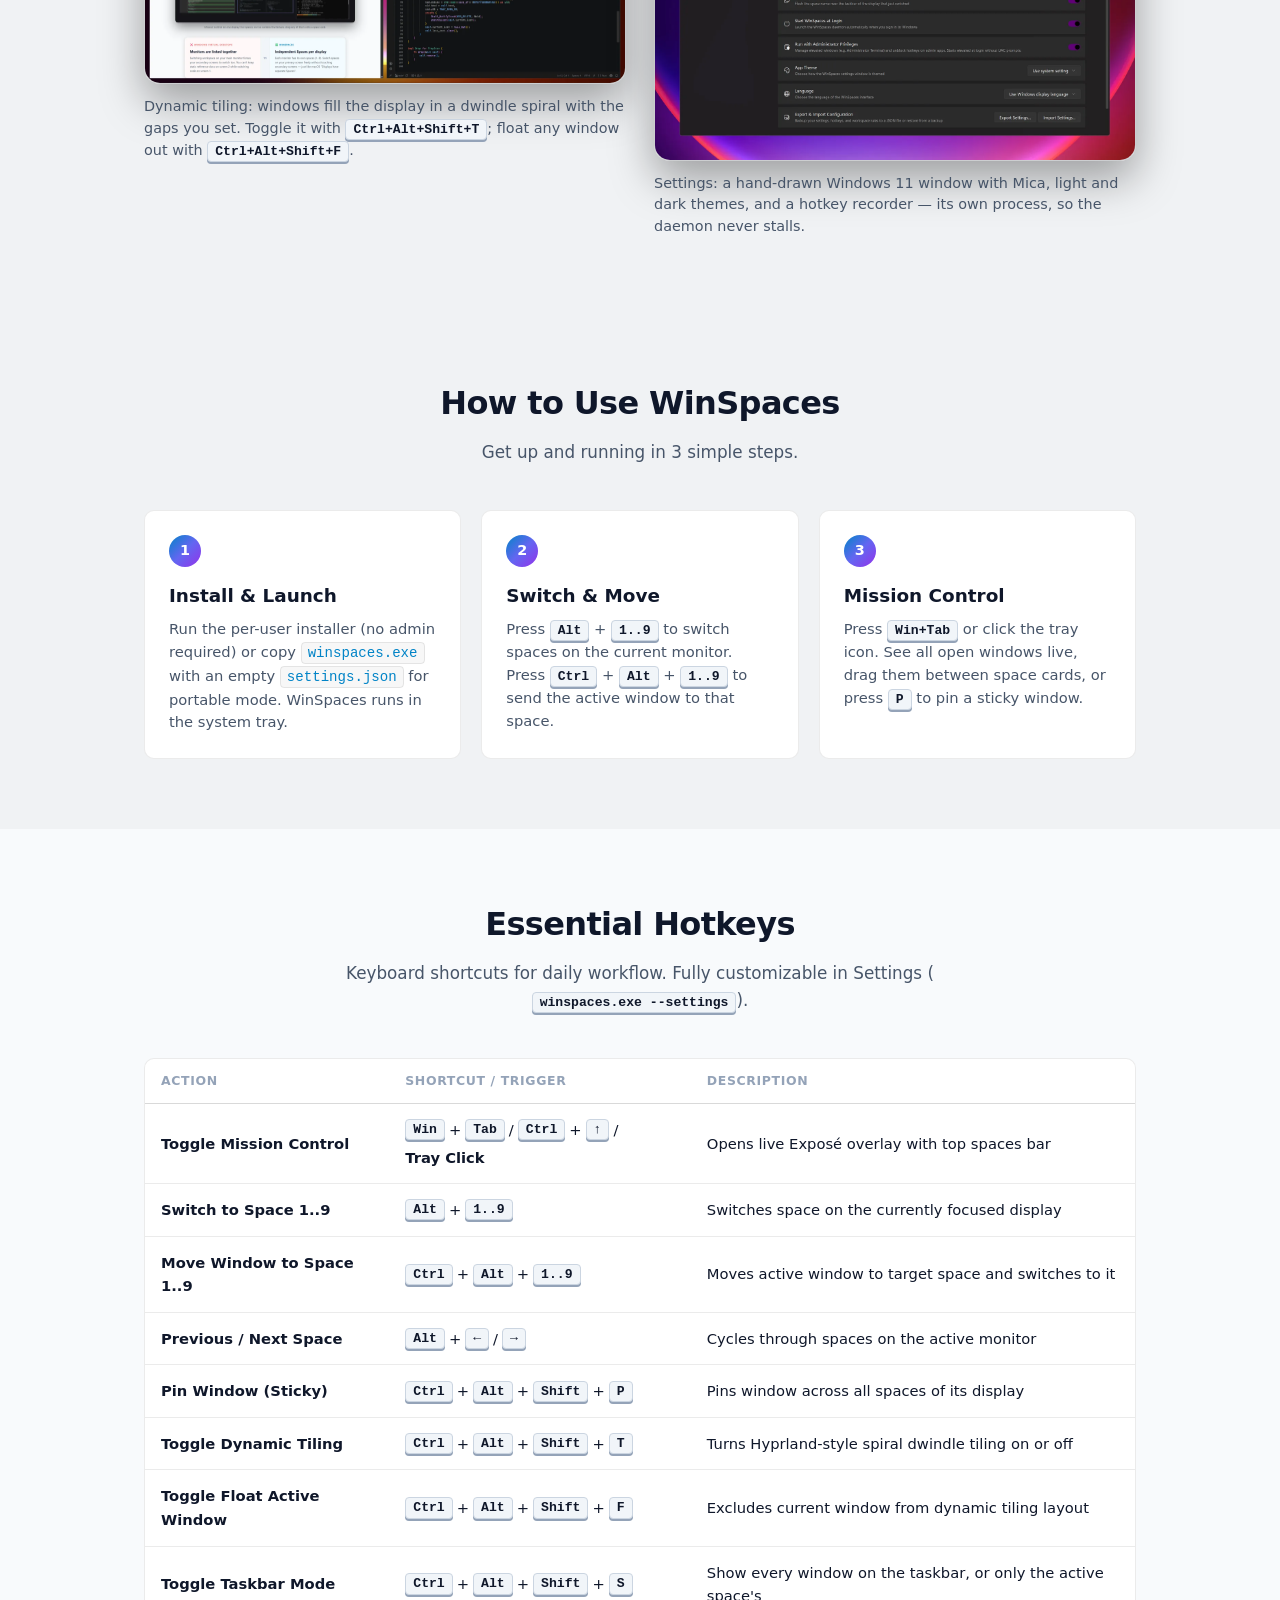
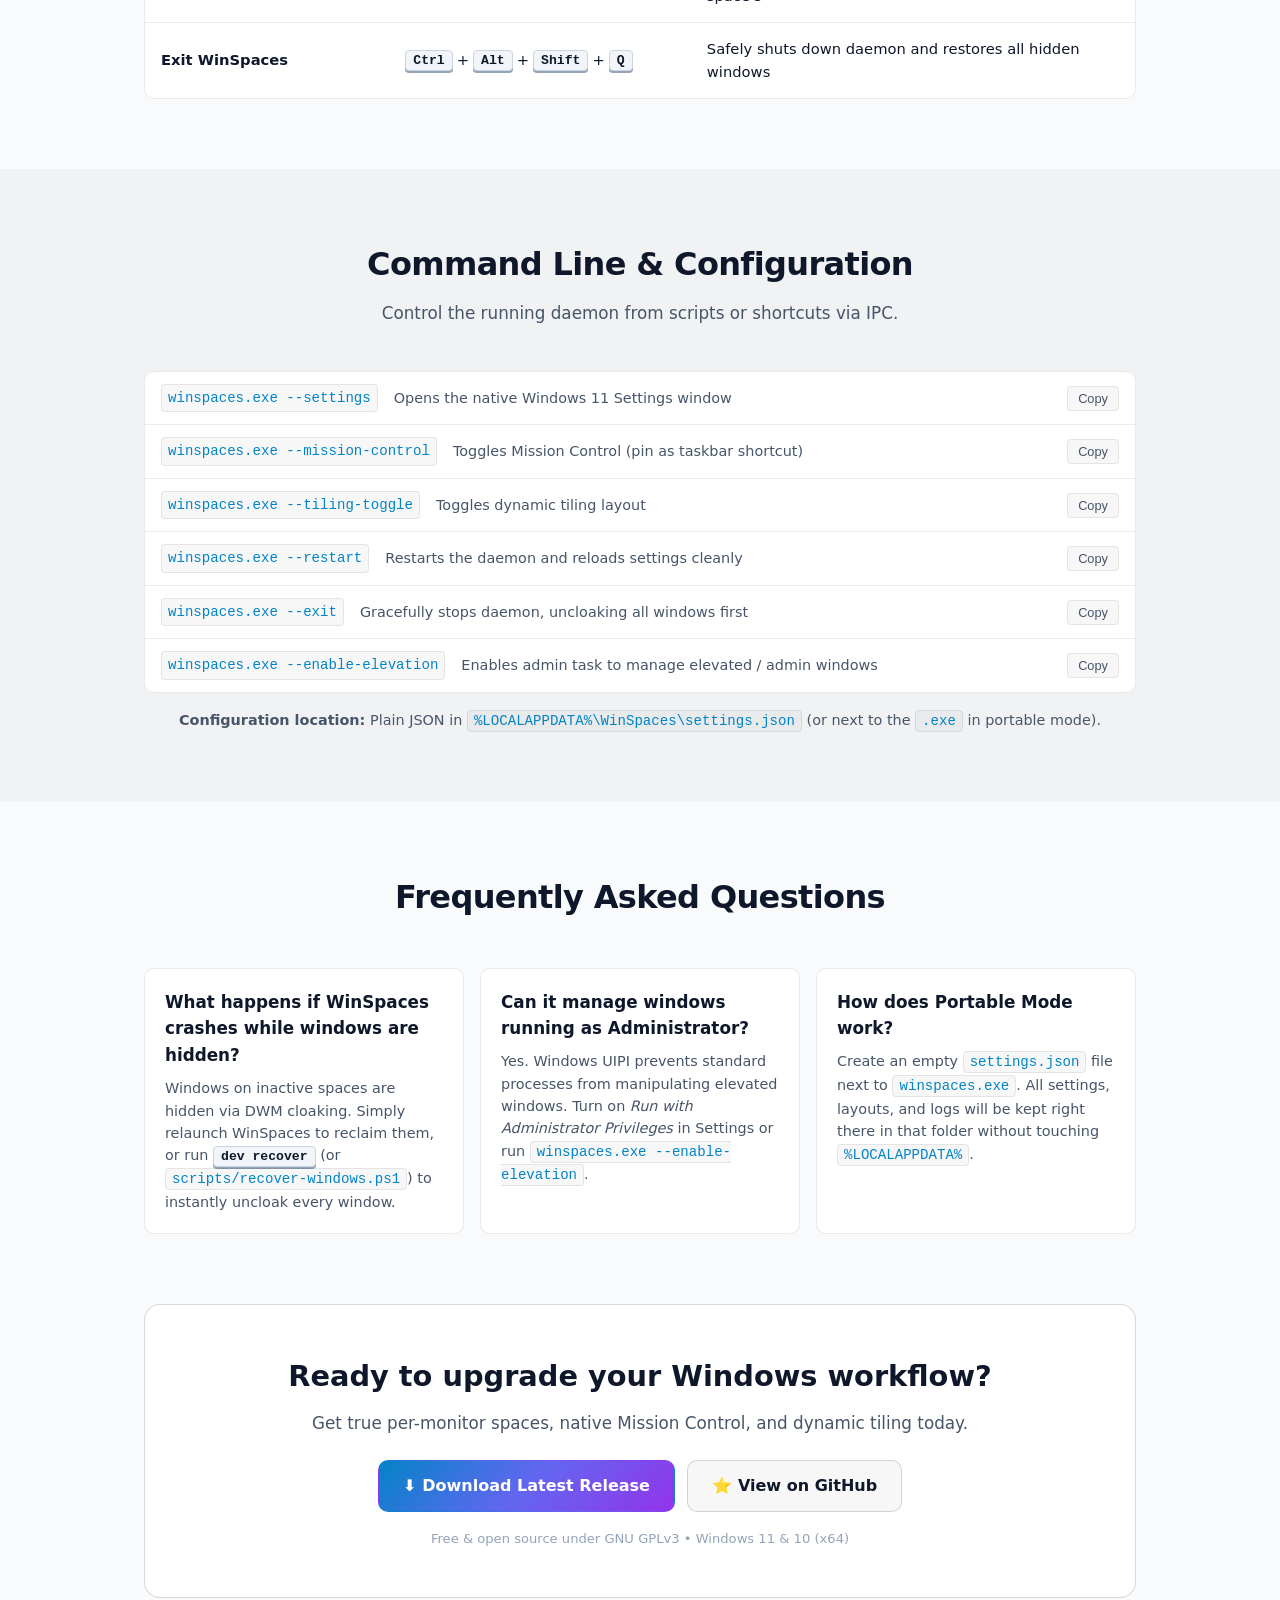
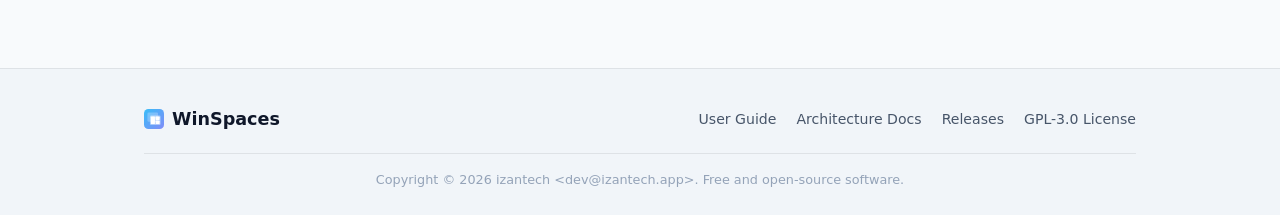
==== commit 6362c511: "feat(site): add screenshots with a lightbox and HiDPI sources" ====
--- a/site/index.html
+++ b/site/index.html
@@ -85,6 +85,11 @@
           </a>
         </div>
 
+        <figure class="hero-shot">
+          <img src="img/mission-control.webp" srcset="img/mission-control.webp 1920w, img/mission-control@2x.webp 3840w" sizes="(max-width: 1000px) 94vw, 960px" data-full="img/mission-control@2x.webp" width="1920" height="1280" class="zoomable" tabindex="0" role="button" aria-label="Open full size" alt="Mission Control: the spaces bar on top and live thumbnails of the six windows on the active space, one of them hovered with its pin and close buttons" loading="eager">
+          <figcaption>Mission Control on one display: five spaces, six live window thumbnails, drag any of them onto a space card.</figcaption>
+        </figure>
+
         <!-- Concept Comparison: Windows vs WinSpaces -->
         <div class="comparison-card">
           <div class="comparison-col comparison-bad">
@@ -178,6 +183,22 @@
             <h3>Safe & Zero-Cost Rust</h3>
             <p>Built with raw Win32 FFI (<code>windows-sys</code>) with no runtimes. Includes an emergency uncloak script (<kbd>dev recover</kbd>) so windows are never stranded.</p>
           </div>
+        </div>
+      </div>
+    </section>
+
+    <!-- Screenshots -->
+    <section class="section section-alt" id="screens">
+      <div class="container">
+        <div class="gallery">
+          <figure class="shot">
+            <img src="img/tiling.webp" srcset="img/tiling.webp 1920w, img/tiling@2x.webp 3840w" sizes="(max-width: 700px) 94vw, 640px" data-full="img/tiling@2x.webp" width="1920" height="1245" class="zoomable" tabindex="0" role="button" aria-label="Open full size" alt="Three windows tiled automatically with gaps: a browser on the left, a terminal and an editor stacked on the right" loading="lazy">
+            <figcaption>Dynamic tiling: windows fill the display in a dwindle spiral with the gaps you set. Toggle it with <kbd>Ctrl+Alt+Shift+T</kbd>; float any window out with <kbd>Ctrl+Alt+Shift+F</kbd>.</figcaption>
+          </figure>
+          <figure class="shot">
+            <img src="img/settings.webp" srcset="img/settings.webp 1400w, img/settings@2x.webp 2340w" sizes="(max-width: 700px) 94vw, 640px" data-full="img/settings@2x.webp" width="1400" height="1131" class="zoomable" tabindex="0" role="button" aria-label="Open full size" alt="The WinSpaces settings window, System page, with Mica backdrop" loading="lazy">
+            <figcaption>Settings: a hand-drawn Windows 11 window with Mica, light and dark themes, and a hotkey recorder — its own process, so the daemon never stalls.</figcaption>
+          </figure>
         </div>
       </div>
     </section>
@@ -394,6 +415,14 @@
     </div>
   </footer>
 
+  <dialog id="lightbox" aria-label="Full-size screenshot">
+    <button type="button" class="lightbox-close" aria-label="Close">&times;</button>
+    <figure>
+      <img alt="">
+      <figcaption></figcaption>
+    </figure>
+  </dialog>
+
   <script src="app.js"></script>
 </body>
 </html>
--- a/site/styles.css
+++ b/site/styles.css
@@ -256,6 +256,115 @@
 }
 
 /* Comparison Card (Windows vs WinSpaces) */
+.gallery {
+  display: grid;
+  grid-template-columns: repeat(auto-fit, minmax(300px, 1fr));
+  gap: 28px;
+  max-width: 1320px;
+  margin: 0 auto;
+}
+.shot {
+  margin: 0;
+}
+.shot img {
+  display: block;
+  width: 100%;
+  height: auto;
+  border-radius: var(--radius-lg);
+  border: 1px solid var(--border-bright);
+  box-shadow: 0 18px 44px rgba(0, 0, 0, 0.35);
+}
+.shot figcaption {
+  margin-top: 12px;
+  font-size: 0.9rem;
+  color: var(--text-muted);
+  line-height: 1.5;
+}
+
+.hero-shot {
+  margin: 0 auto 44px;
+  max-width: 960px;
+}
+.hero-shot img {
+  display: block;
+  width: 100%;
+  height: auto;
+  border-radius: var(--radius-lg);
+  border: 1px solid var(--border-bright);
+  box-shadow: 0 24px 60px rgba(0, 0, 0, 0.45);
+}
+.zoomable {
+  cursor: zoom-in;
+}
+#lightbox {
+  border: 0;
+  padding: 0;
+  background: transparent;
+  cursor: zoom-out;
+}
+#lightbox[open] {
+  position: fixed;
+  inset: 0;
+  width: 100vw;
+  height: 100vh;
+  max-width: none;
+  max-height: none;
+  margin: 0;
+  display: flex;
+  align-items: center;
+  justify-content: center;
+}
+#lightbox::backdrop {
+  background: rgba(8, 10, 14, 0.92);
+}
+#lightbox figure {
+  margin: 0;
+  display: flex;
+  flex-direction: column;
+  align-items: center;
+  gap: 14px;
+}
+#lightbox figcaption {
+  color: rgba(255, 255, 255, 0.75);
+  font-size: 0.95rem;
+  text-align: center;
+  max-width: 90vw;
+}
+#lightbox img {
+  display: block;
+  max-width: min(94vw, 1920px);
+  max-height: 84vh;
+  width: auto;
+  height: auto;
+  cursor: default;
+  border-radius: var(--radius-md);
+  border: 1px solid rgba(255, 255, 255, 0.18);
+  box-shadow: 0 30px 80px rgba(0, 0, 0, 0.7);
+}
+.lightbox-close {
+  position: fixed;
+  top: 16px;
+  right: 20px;
+  width: 44px;
+  height: 44px;
+  border: 1px solid rgba(255, 255, 255, 0.2);
+  border-radius: 50%;
+  background: rgba(255, 255, 255, 0.08);
+  color: #fff;
+  font-size: 26px;
+  line-height: 1;
+  cursor: pointer;
+}
+.lightbox-close:hover {
+  background: rgba(255, 255, 255, 0.18);
+}
+.hero-shot figcaption {
+  margin-top: 12px;
+  text-align: center;
+  font-size: 0.85rem;
+  color: var(--text-muted);
+}
+
 .comparison-card {
   display: grid;
   grid-template-columns: 1fr auto 1fr;
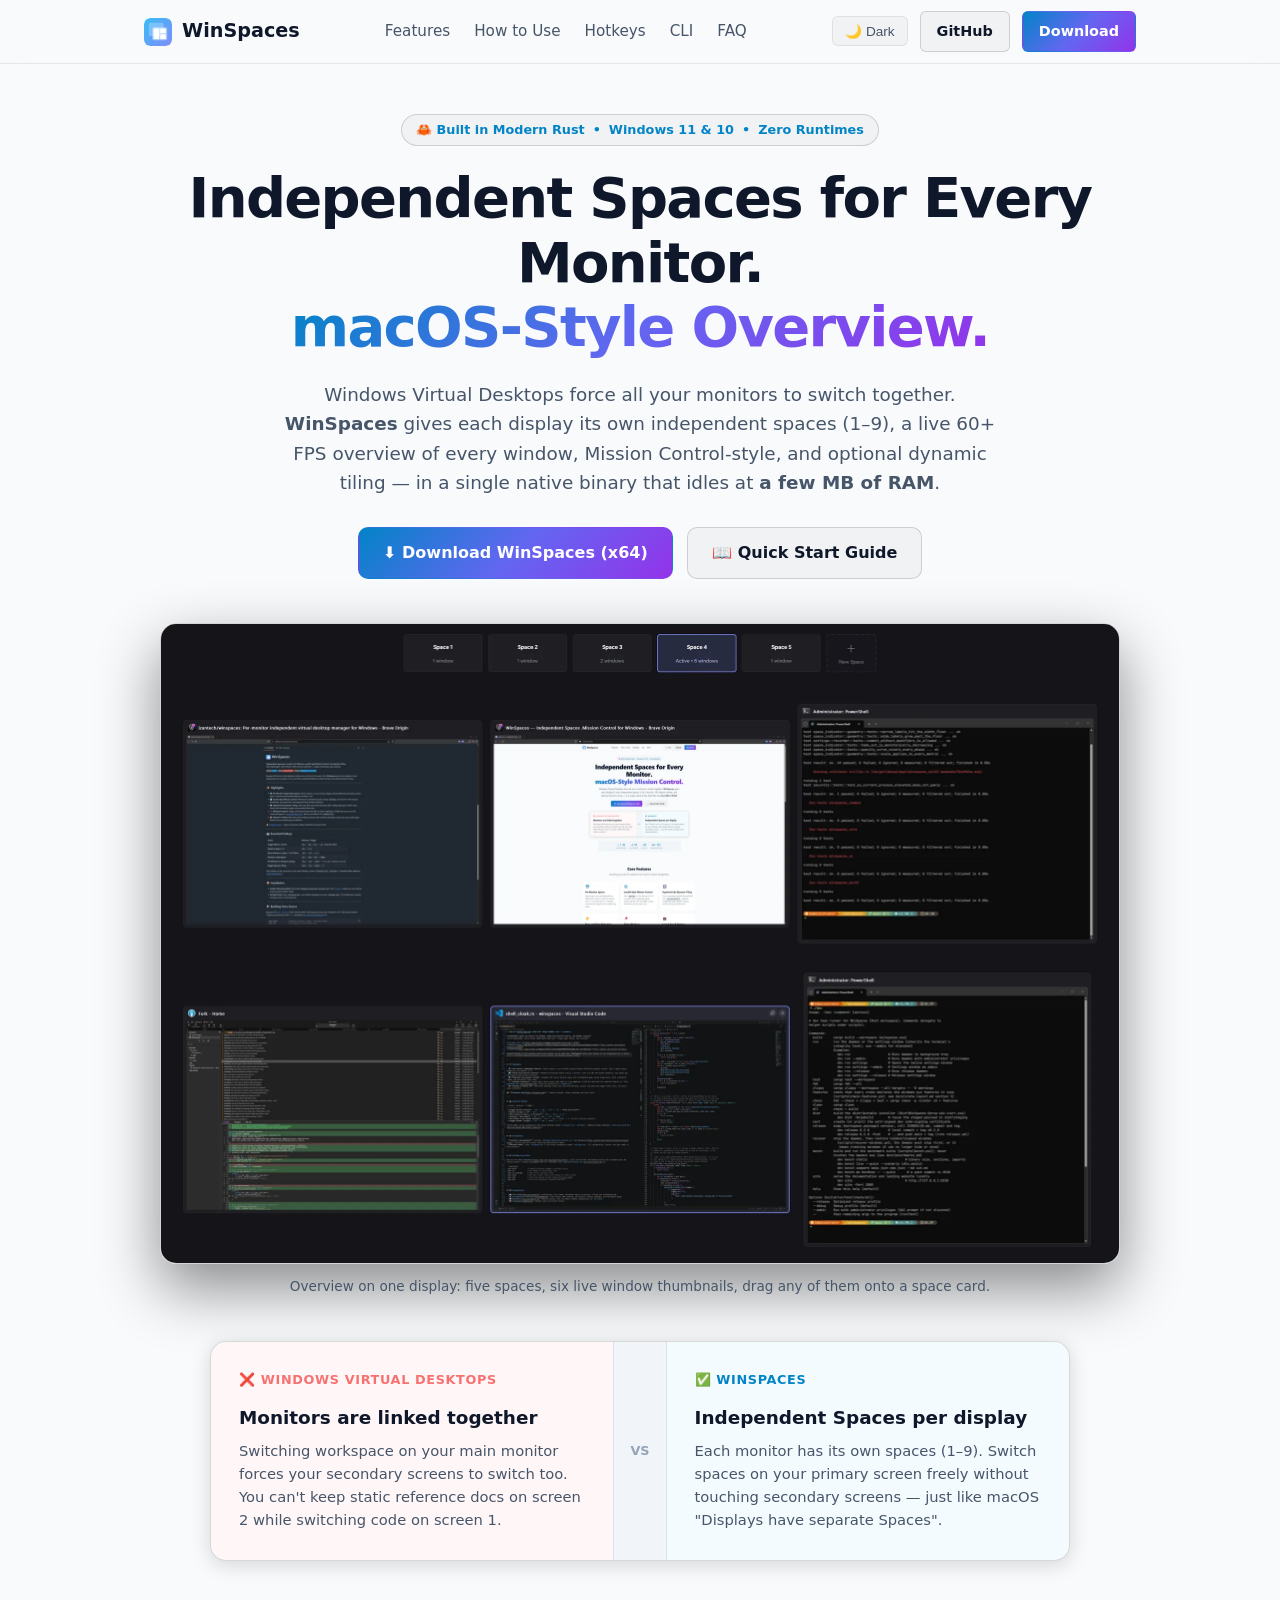
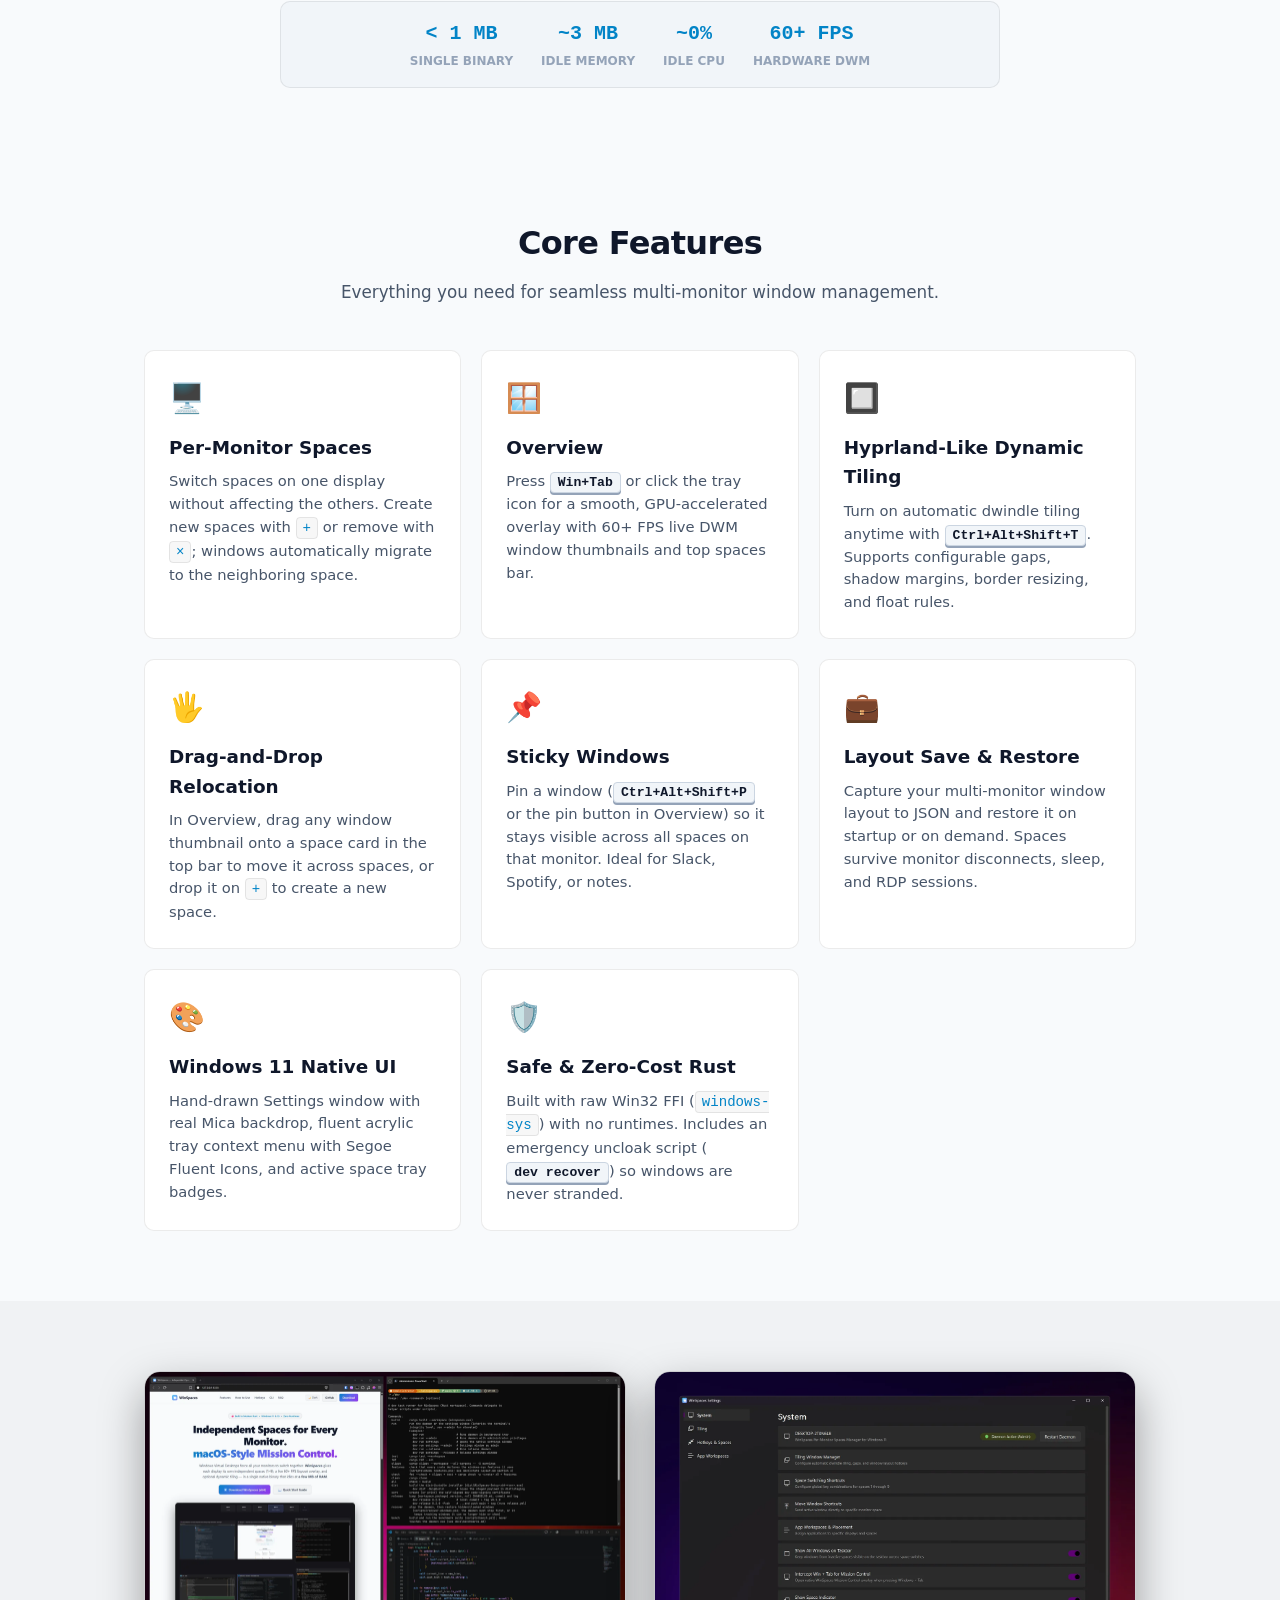
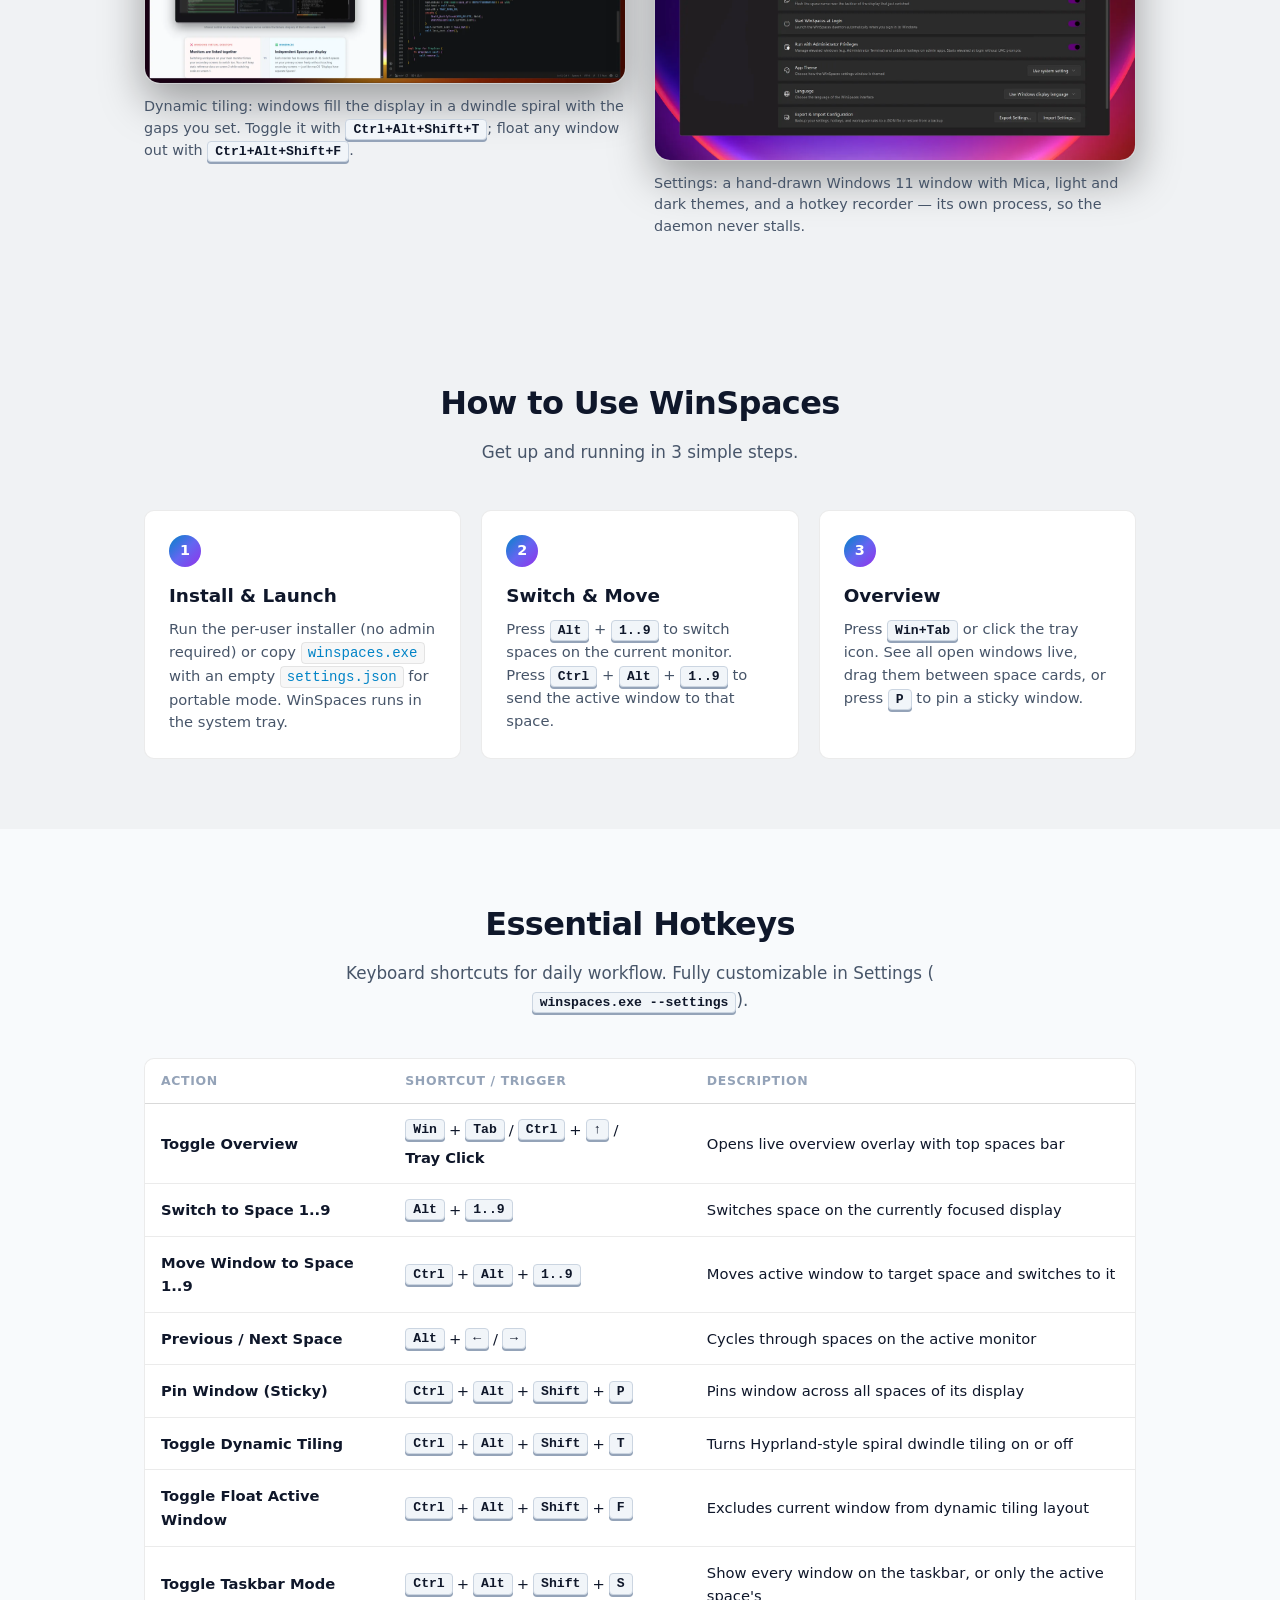
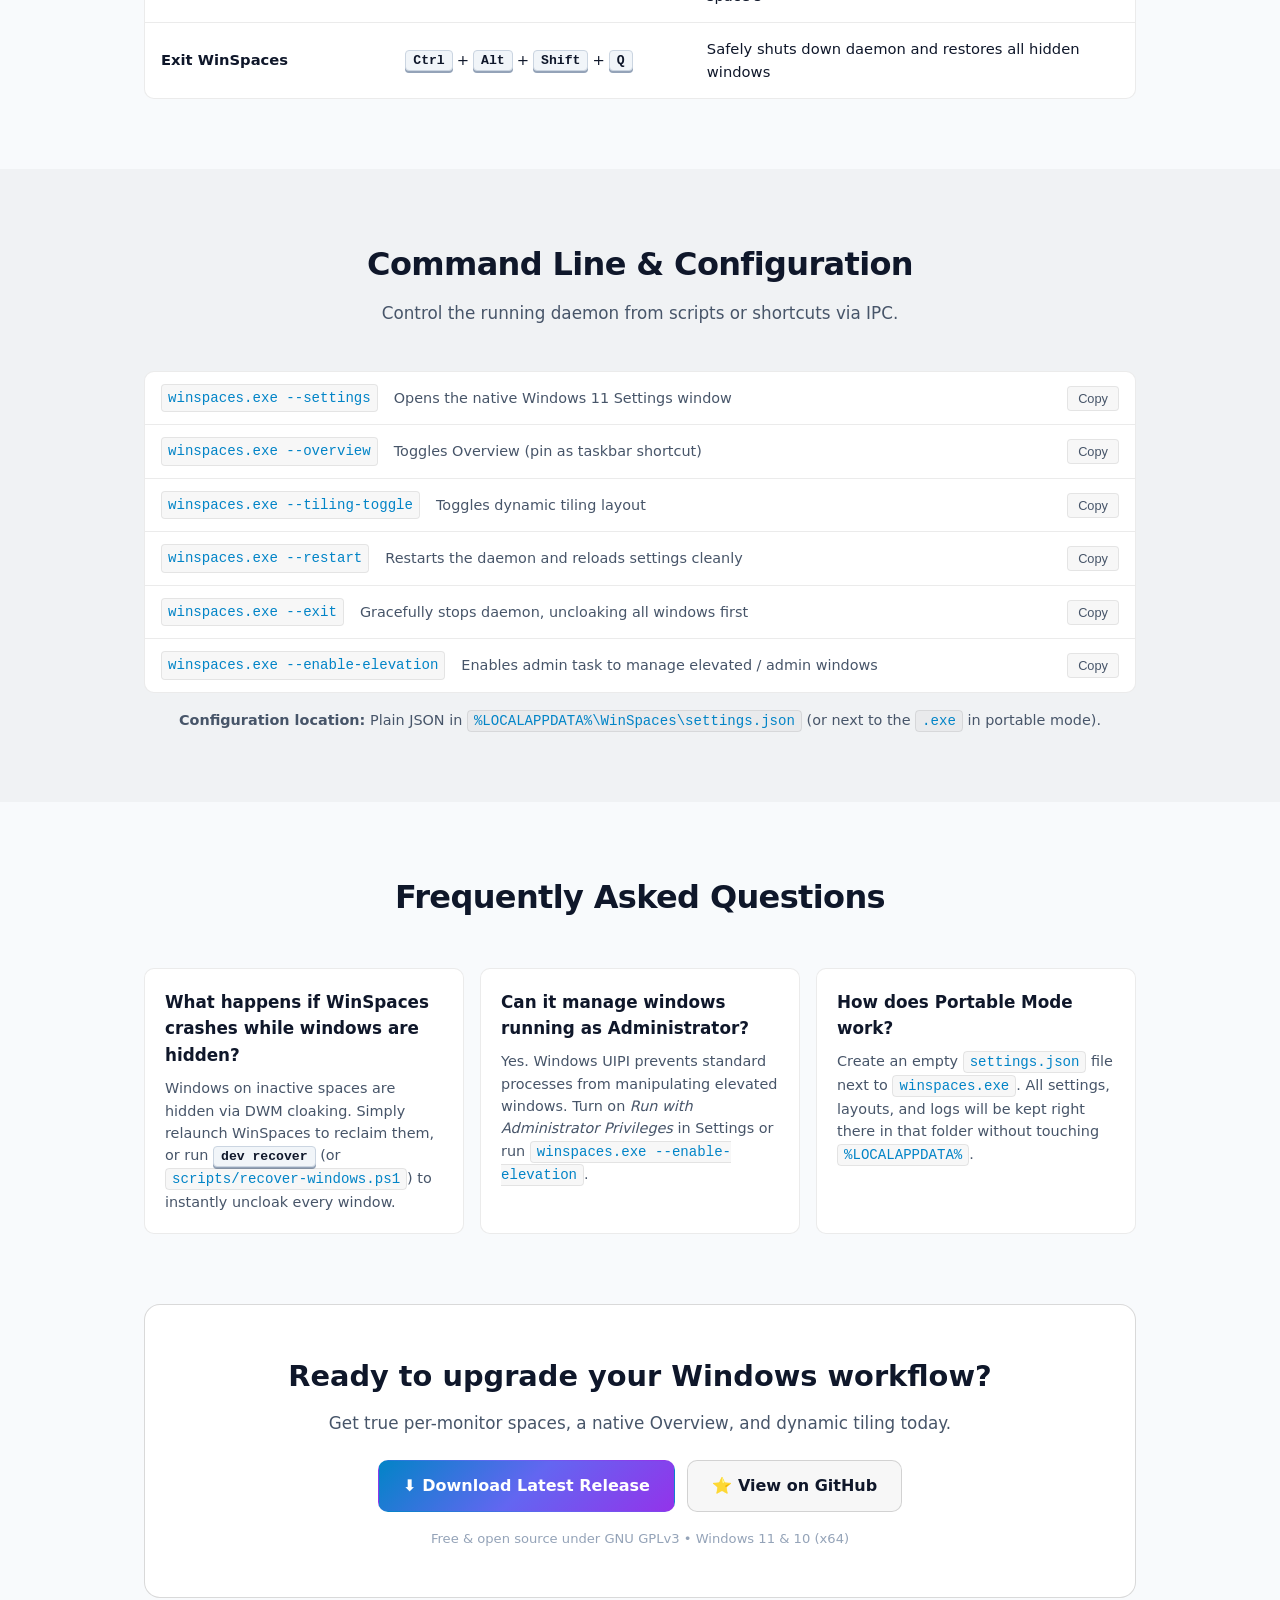
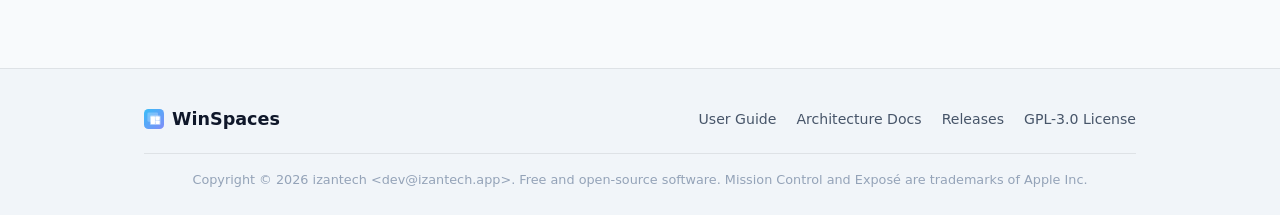
==== commit e2b4996c: "refactor: rename Mission Control to Overview across the product" ====
--- a/site/index.html
+++ b/site/index.html
@@ -3,12 +3,12 @@
 <head>
   <meta charset="UTF-8">
   <meta name="viewport" content="width=device-width, initial-scale=1.0">
-  <title>WinSpaces — Independent Spaces & Mission Control for Windows</title>
-  <meta name="description" content="Ultra-lightweight per-monitor spaces manager for Windows with macOS-style Mission Control and dynamic tiling. Written in Rust.">
+  <title>WinSpaces — Independent Spaces & Overview for Windows</title>
+  <meta name="description" content="Ultra-lightweight per-monitor spaces manager for Windows with Overview and dynamic tiling. Written in Rust.">
   <meta property="og:type" content="website">
   <meta property="og:url" content="https://winspaces.app/">
-  <meta property="og:title" content="WinSpaces — Independent Spaces & Mission Control for Windows">
-  <meta property="og:description" content="Per-monitor spaces, macOS-style Mission Control and dynamic tiling for Windows. Single native Rust binary, zero runtimes.">
+  <meta property="og:title" content="WinSpaces — Independent Spaces & Overview for Windows">
+  <meta property="og:description" content="Per-monitor spaces, Overview and dynamic tiling for Windows. Single native Rust binary, zero runtimes.">
   <meta property="og:image" content="https://winspaces.app/og-image.png">
   <meta name="twitter:card" content="summary_large_image">
   <link rel="canonical" href="https://winspaces.app/">
@@ -67,12 +67,12 @@
 
         <h1 class="hero-title">
           Independent Spaces for Every Monitor.<br>
-          <span class="gradient-text">macOS-Style Mission Control.</span>
+          <span class="gradient-text">macOS-Style Overview.</span>
         </h1>
 
         <p class="hero-desc">
-          Windows Virtual Desktops force all your monitors to switch together. 
-          <strong>WinSpaces</strong> gives each display its own independent spaces (1–9), a live 60+ FPS Exposé overlay, 
+          Windows Virtual Desktops force all your monitors to switch together.
+          <strong>WinSpaces</strong> gives each display its own independent spaces (1–9), a live 60+ FPS overview of every window, Mission Control-style,
           and optional dynamic tiling — in a single native binary that idles at <strong>a few MB of RAM</strong>.
         </p>
 
@@ -86,8 +86,8 @@
         </div>
 
         <figure class="hero-shot">
-          <img src="img/mission-control.webp" srcset="img/mission-control.webp 1920w, img/mission-control@2x.webp 3840w" sizes="(max-width: 1000px) 94vw, 960px" data-full="img/mission-control@2x.webp" width="1920" height="1280" class="zoomable" tabindex="0" role="button" aria-label="Open full size" alt="Mission Control: the spaces bar on top and live thumbnails of the six windows on the active space, one of them hovered with its pin and close buttons" loading="eager">
-          <figcaption>Mission Control on one display: five spaces, six live window thumbnails, drag any of them onto a space card.</figcaption>
+          <img src="img/overview.webp" srcset="img/overview.webp 1920w, img/overview@2x.webp 3840w" sizes="(max-width: 1000px) 94vw, 960px" data-full="img/overview@2x.webp" width="1920" height="1280" class="zoomable" tabindex="0" role="button" aria-label="Open full size" alt="Overview: the spaces bar on top and live thumbnails of the six windows on the active space, one of them hovered with its pin and close buttons" loading="eager">
+          <figcaption>Overview on one display: five spaces, six live window thumbnails, drag any of them onto a space card.</figcaption>
         </figure>
 
         <!-- Concept Comparison: Windows vs WinSpaces -->
@@ -144,8 +144,8 @@
 
           <div class="feature-item">
             <div class="feature-icon">🪟</div>
-            <h3>macOS-Style Mission Control</h3>
-            <p>Press <kbd>Win+Tab</kbd> or click the tray icon for a smooth, GPU-accelerated Exposé overlay with 60+ FPS live DWM window thumbnails and top spaces bar.</p>
+            <h3>Overview</h3>
+            <p>Press <kbd>Win+Tab</kbd> or click the tray icon for a smooth, GPU-accelerated overlay with 60+ FPS live DWM window thumbnails and top spaces bar.</p>
           </div>
 
           <div class="feature-item">
@@ -157,13 +157,13 @@
           <div class="feature-item">
             <div class="feature-icon">🖐️</div>
             <h3>Drag-and-Drop Relocation</h3>
-            <p>In Mission Control, drag any window thumbnail onto a space card in the top bar to move it across spaces, or drop it on <code>+</code> to create a new space.</p>
+            <p>In Overview, drag any window thumbnail onto a space card in the top bar to move it across spaces, or drop it on <code>+</code> to create a new space.</p>
           </div>
 
           <div class="feature-item">
             <div class="feature-icon">📌</div>
             <h3>Sticky Windows</h3>
-            <p>Pin a window (<kbd>Ctrl+Alt+Shift+P</kbd> or the pin button in Mission Control) so it stays visible across all spaces on that monitor. Ideal for Slack, Spotify, or notes.</p>
+            <p>Pin a window (<kbd>Ctrl+Alt+Shift+P</kbd> or the pin button in Overview) so it stays visible across all spaces on that monitor. Ideal for Slack, Spotify, or notes.</p>
           </div>
 
           <div class="feature-item">
@@ -226,7 +226,7 @@
 
           <div class="step-box">
             <div class="step-digit">3</div>
-            <h3>Mission Control</h3>
+            <h3>Overview</h3>
             <p>Press <kbd>Win+Tab</kbd> or click the tray icon. See all open windows live, drag them between space cards, or press <kbd>P</kbd> to pin a sticky window.</p>
           </div>
         </div>
@@ -252,9 +252,9 @@
             </thead>
             <tbody>
               <tr>
-                <td><strong>Toggle Mission Control</strong></td>
+                <td><strong>Toggle Overview</strong></td>
                 <td><div class="keys"><kbd>Win</kbd> + <kbd>Tab</kbd> / <kbd>Ctrl</kbd> + <kbd>↑</kbd> / <strong>Tray Click</strong></div></td>
-                <td>Opens live Exposé overlay with top spaces bar</td>
+                <td>Opens live overview overlay with top spaces bar</td>
               </tr>
               <tr>
                 <td><strong>Switch to Space 1..9</strong></td>
@@ -317,9 +317,9 @@
             <button class="copy-btn" data-copy="winspaces.exe --settings">Copy</button>
           </div>
           <div class="cli-row">
-            <code>winspaces.exe --mission-control</code>
-            <span>Toggles Mission Control (pin as taskbar shortcut)</span>
-            <button class="copy-btn" data-copy="winspaces.exe --mission-control">Copy</button>
+            <code>winspaces.exe --overview</code>
+            <span>Toggles Overview (pin as taskbar shortcut)</span>
+            <button class="copy-btn" data-copy="winspaces.exe --overview">Copy</button>
           </div>
           <div class="cli-row">
             <code>winspaces.exe --tiling-toggle</code>
@@ -380,7 +380,7 @@
       <div class="container">
         <div class="cta-box">
           <h2>Ready to upgrade your Windows workflow?</h2>
-          <p>Get true per-monitor spaces, native Mission Control, and dynamic tiling today.</p>
+          <p>Get true per-monitor spaces, a native Overview, and dynamic tiling today.</p>
           <div class="cta-buttons">
             <a href="https://github.com/izantech/winspaces/releases/latest" target="_blank" rel="noopener" class="btn btn-primary btn-lg">
               <span>⬇️</span> Download Latest Release
@@ -411,6 +411,7 @@
       </div>
       <div class="footer-copy">
         Copyright © 2026 izantech &lt;dev@izantech.app&gt;. Free and open-source software.
+        Mission Control and Exposé are trademarks of Apple Inc.
       </div>
     </div>
   </footer>
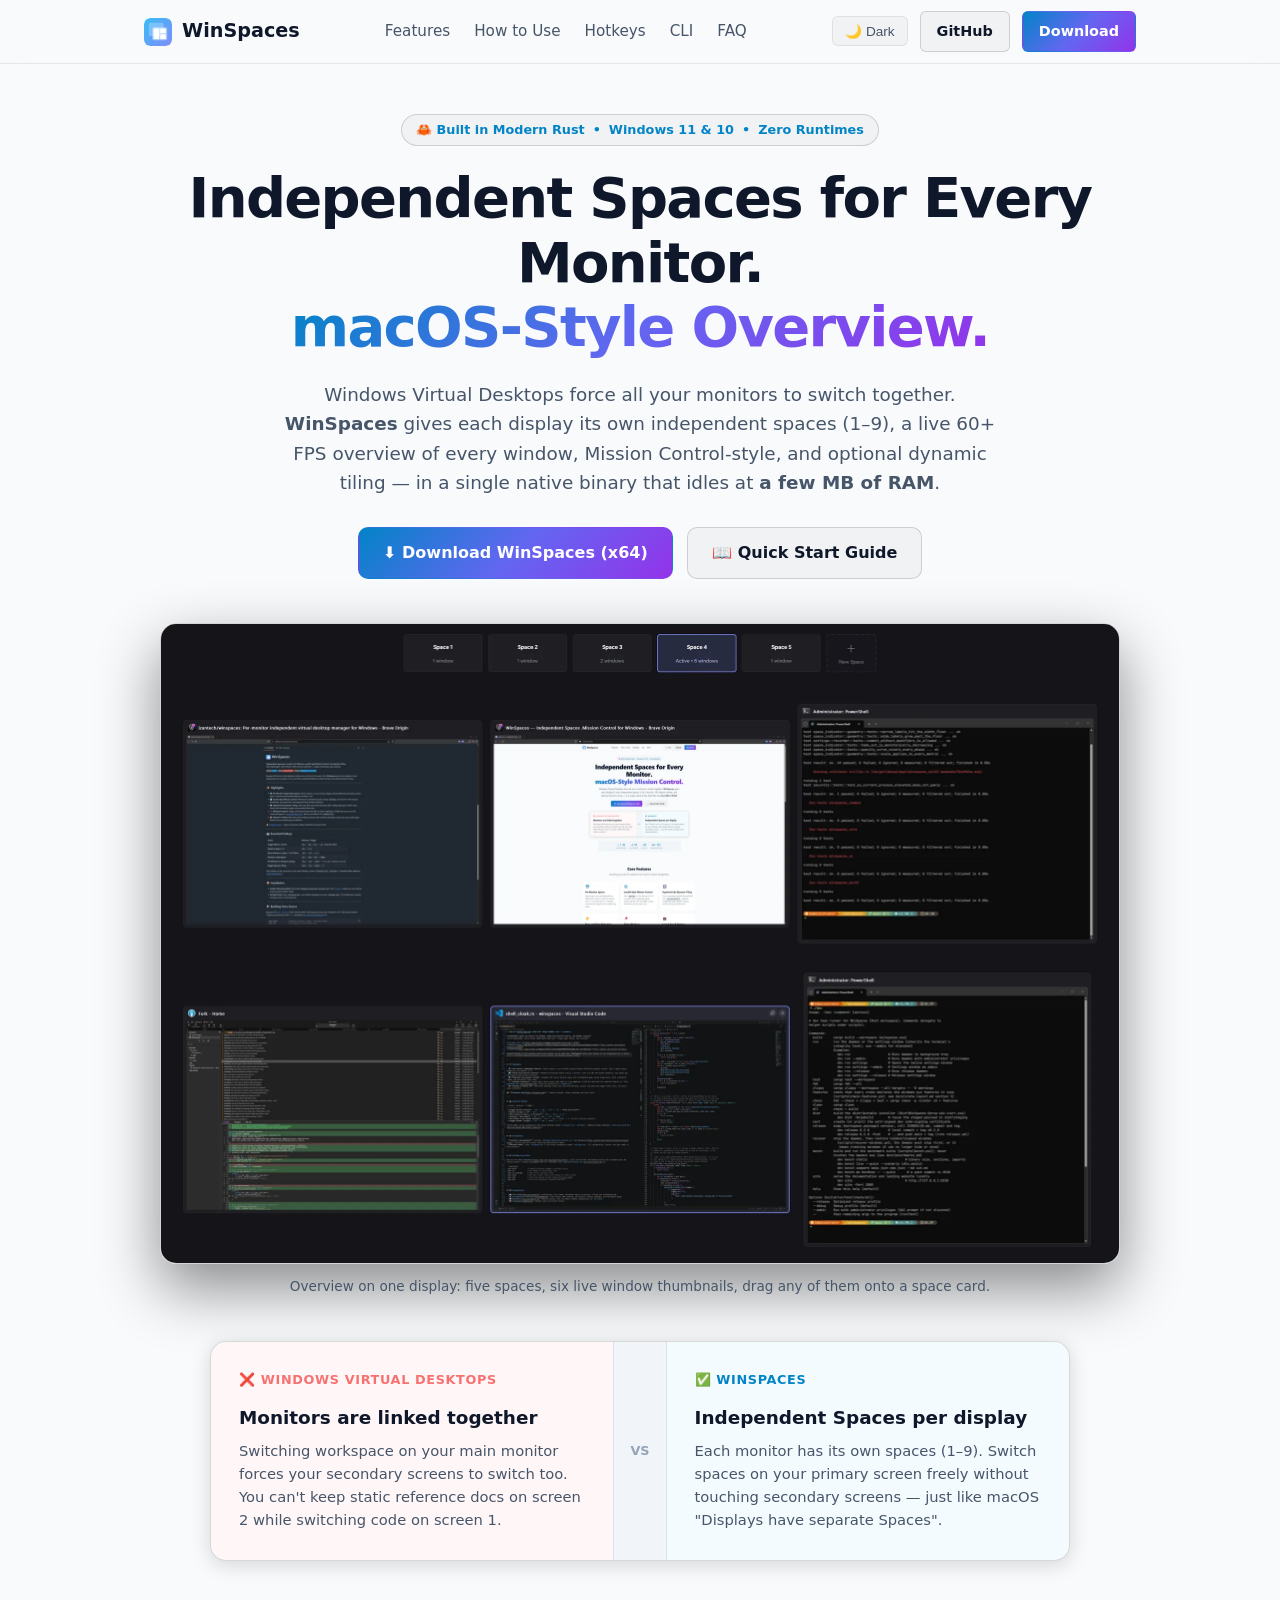
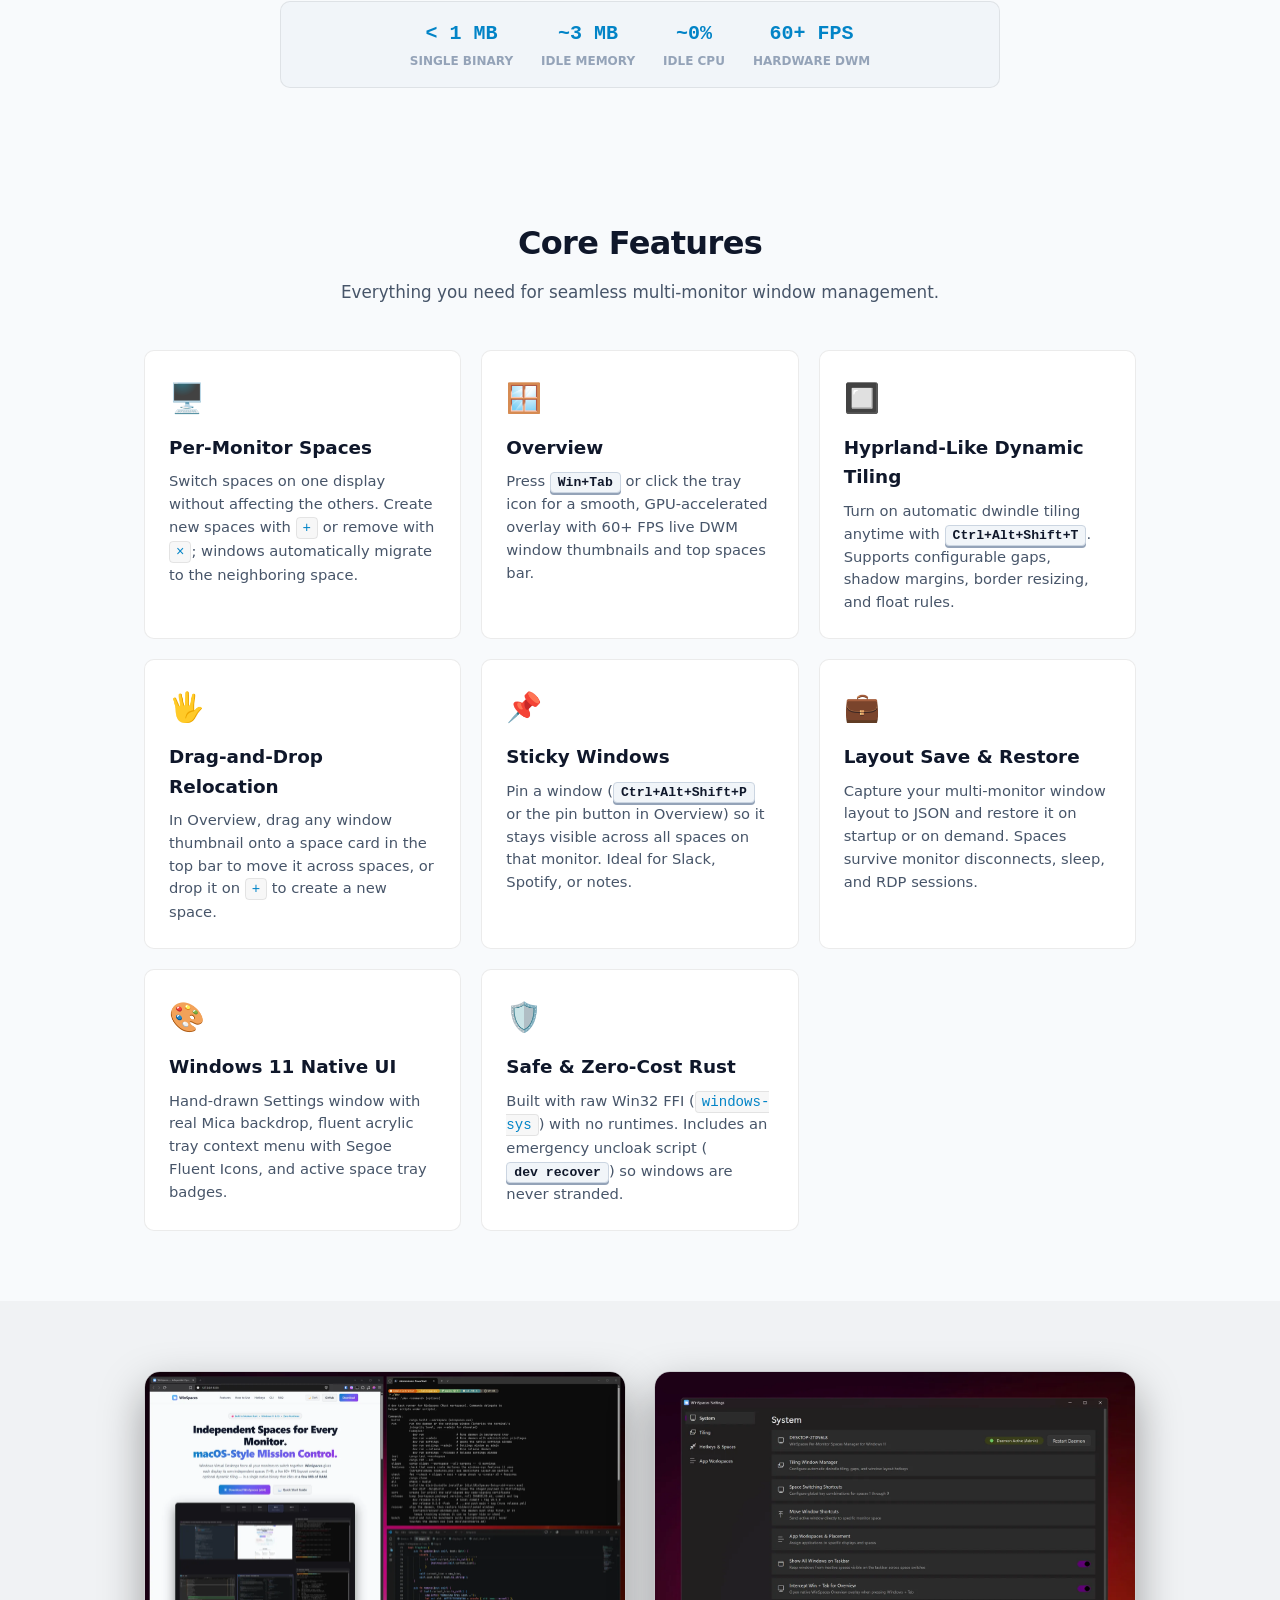
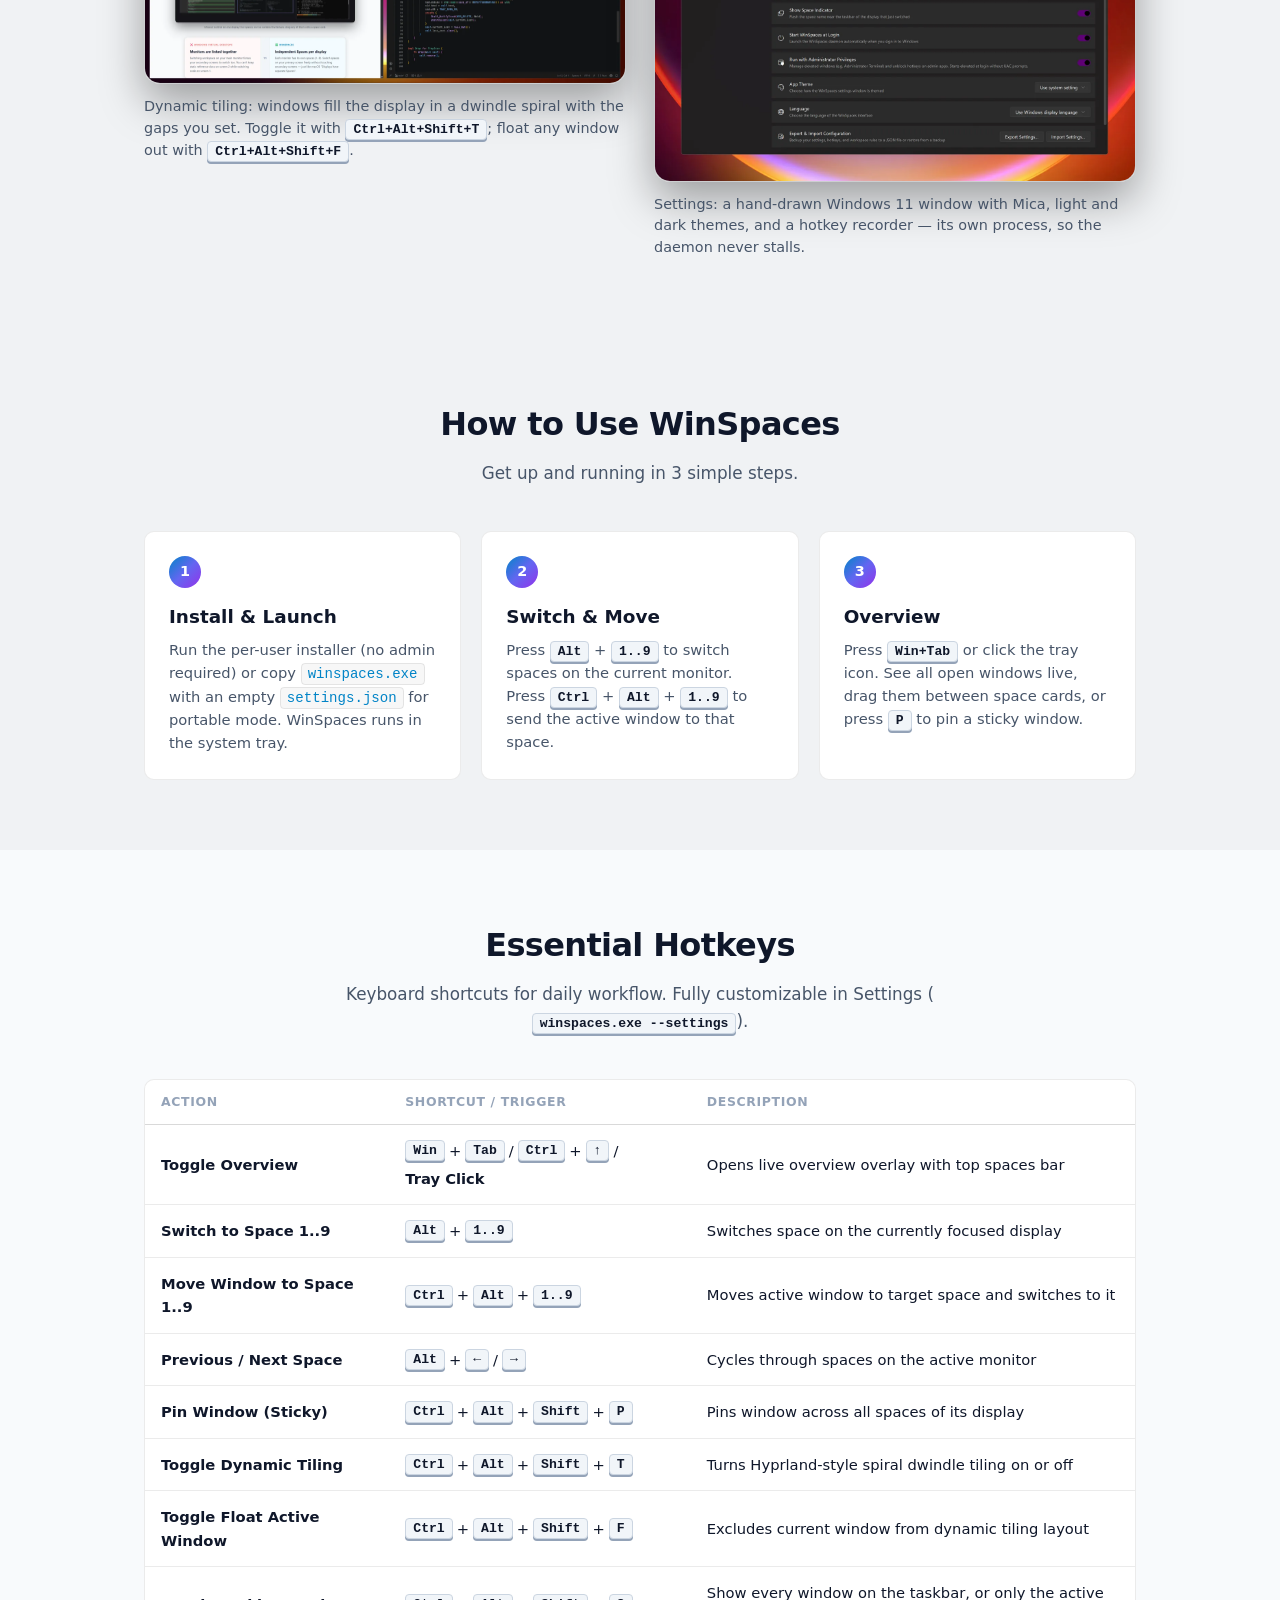
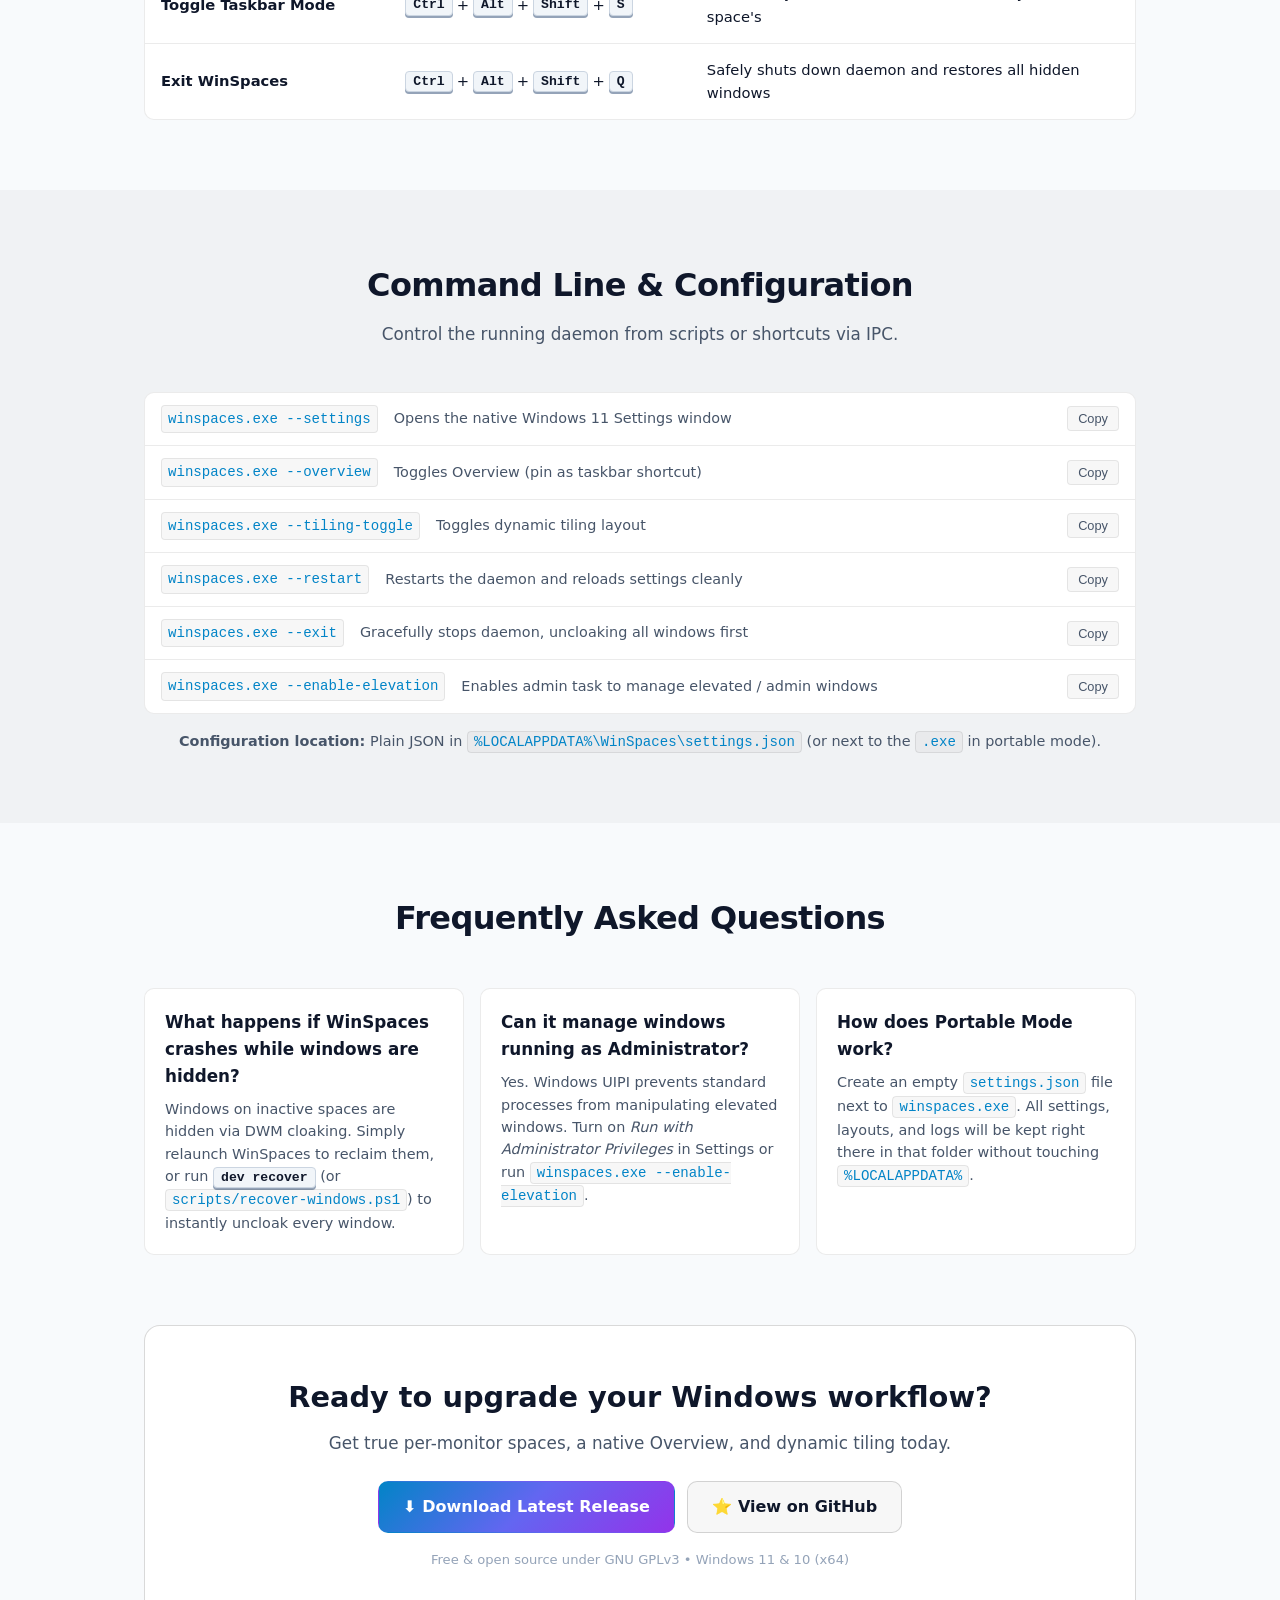
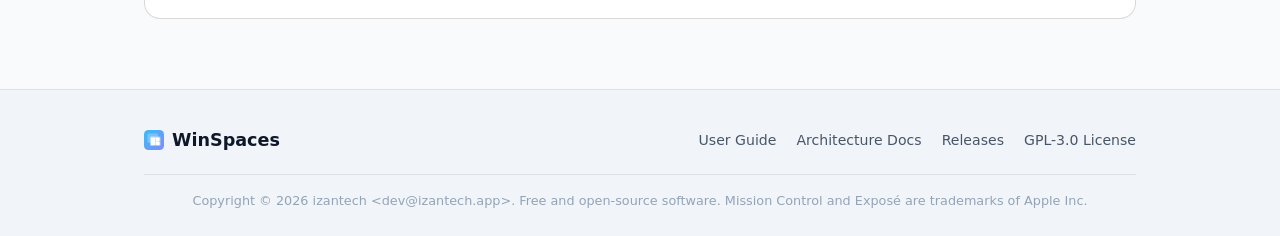
==== commit 5e7a0791: "docs(site): update the settings screenshot for the Overview wording" ====
--- a/site/index.html
+++ b/site/index.html
@@ -196,7 +196,7 @@
             <figcaption>Dynamic tiling: windows fill the display in a dwindle spiral with the gaps you set. Toggle it with <kbd>Ctrl+Alt+Shift+T</kbd>; float any window out with <kbd>Ctrl+Alt+Shift+F</kbd>.</figcaption>
           </figure>
           <figure class="shot">
-            <img src="img/settings.webp" srcset="img/settings.webp 1400w, img/settings@2x.webp 2340w" sizes="(max-width: 700px) 94vw, 640px" data-full="img/settings@2x.webp" width="1400" height="1131" class="zoomable" tabindex="0" role="button" aria-label="Open full size" alt="The WinSpaces settings window, System page, with Mica backdrop" loading="lazy">
+            <img src="img/settings.webp" srcset="img/settings.webp 1400w, img/settings@2x.webp 2220w" sizes="(max-width: 700px) 94vw, 640px" data-full="img/settings@2x.webp" width="1400" height="1192" class="zoomable" tabindex="0" role="button" aria-label="Open full size" alt="The WinSpaces settings window, System page, with Mica backdrop" loading="lazy">
             <figcaption>Settings: a hand-drawn Windows 11 window with Mica, light and dark themes, and a hotkey recorder — its own process, so the daemon never stalls.</figcaption>
           </figure>
         </div>
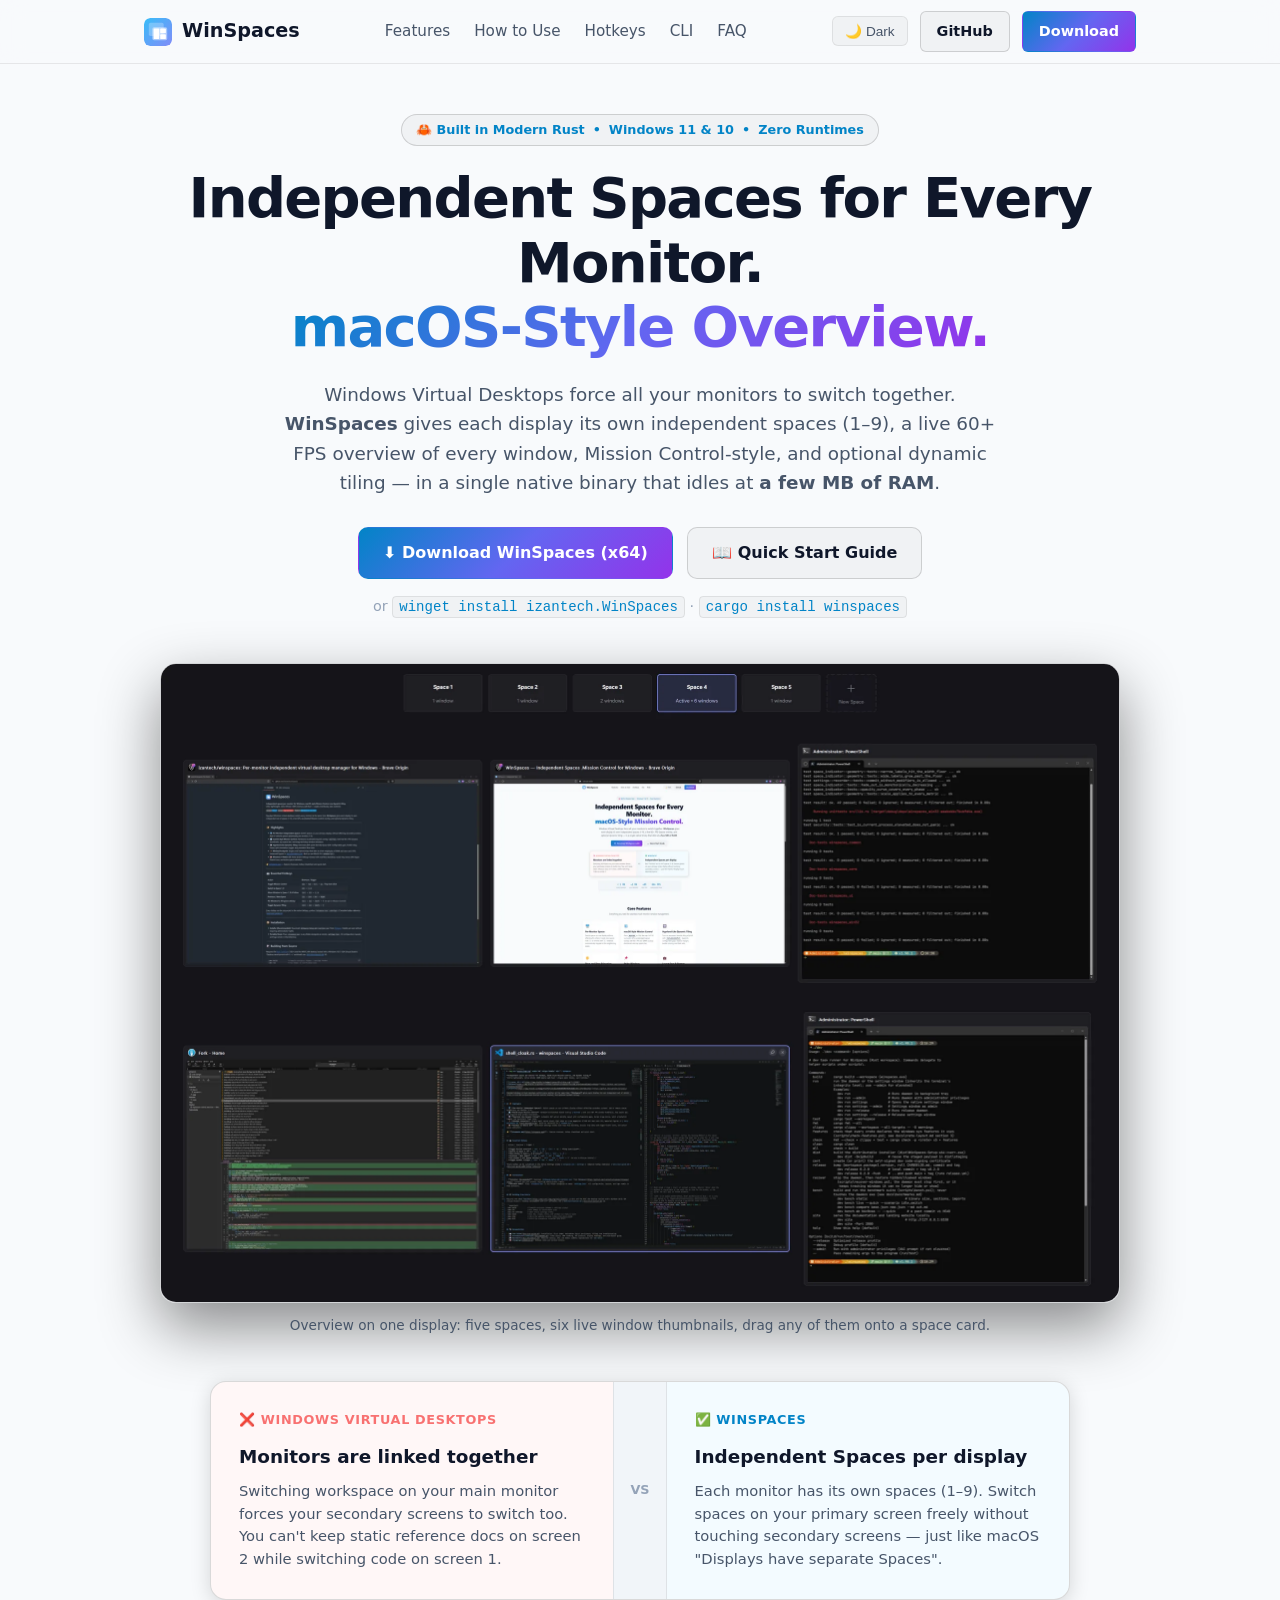
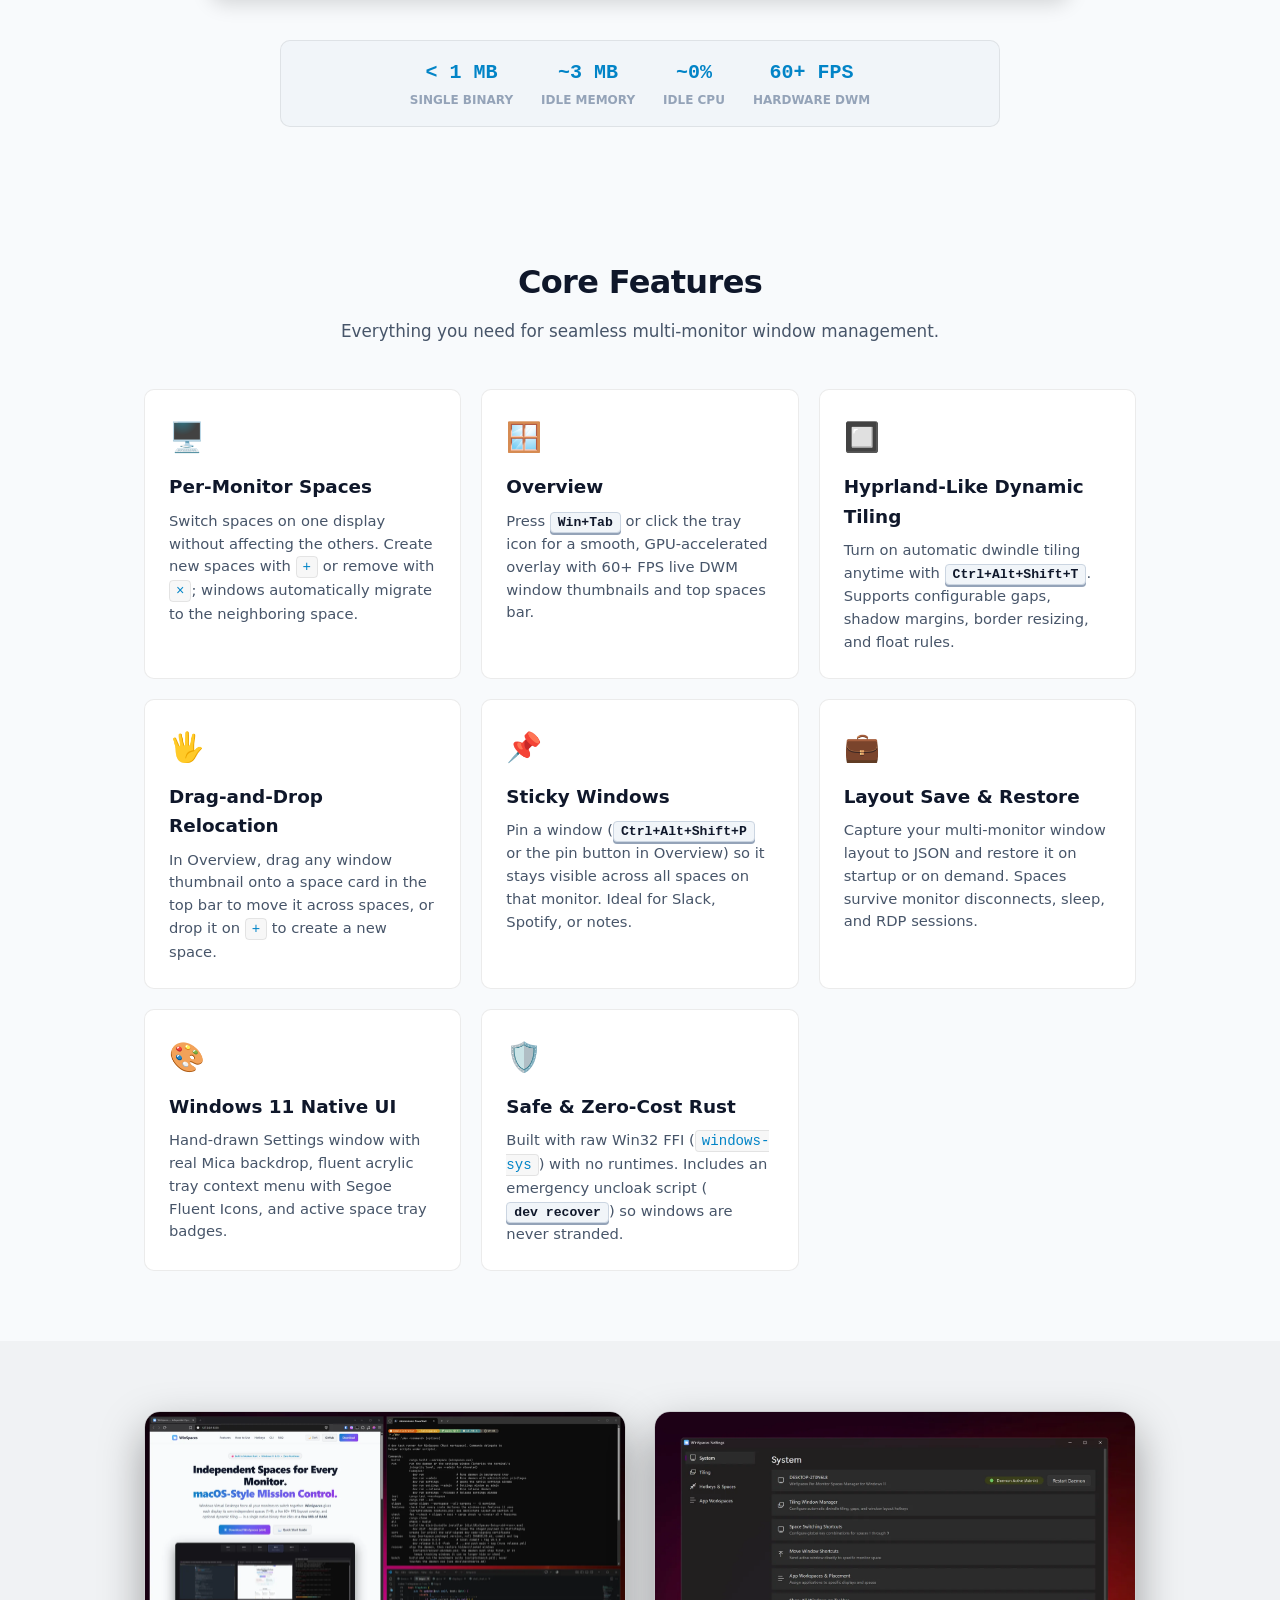
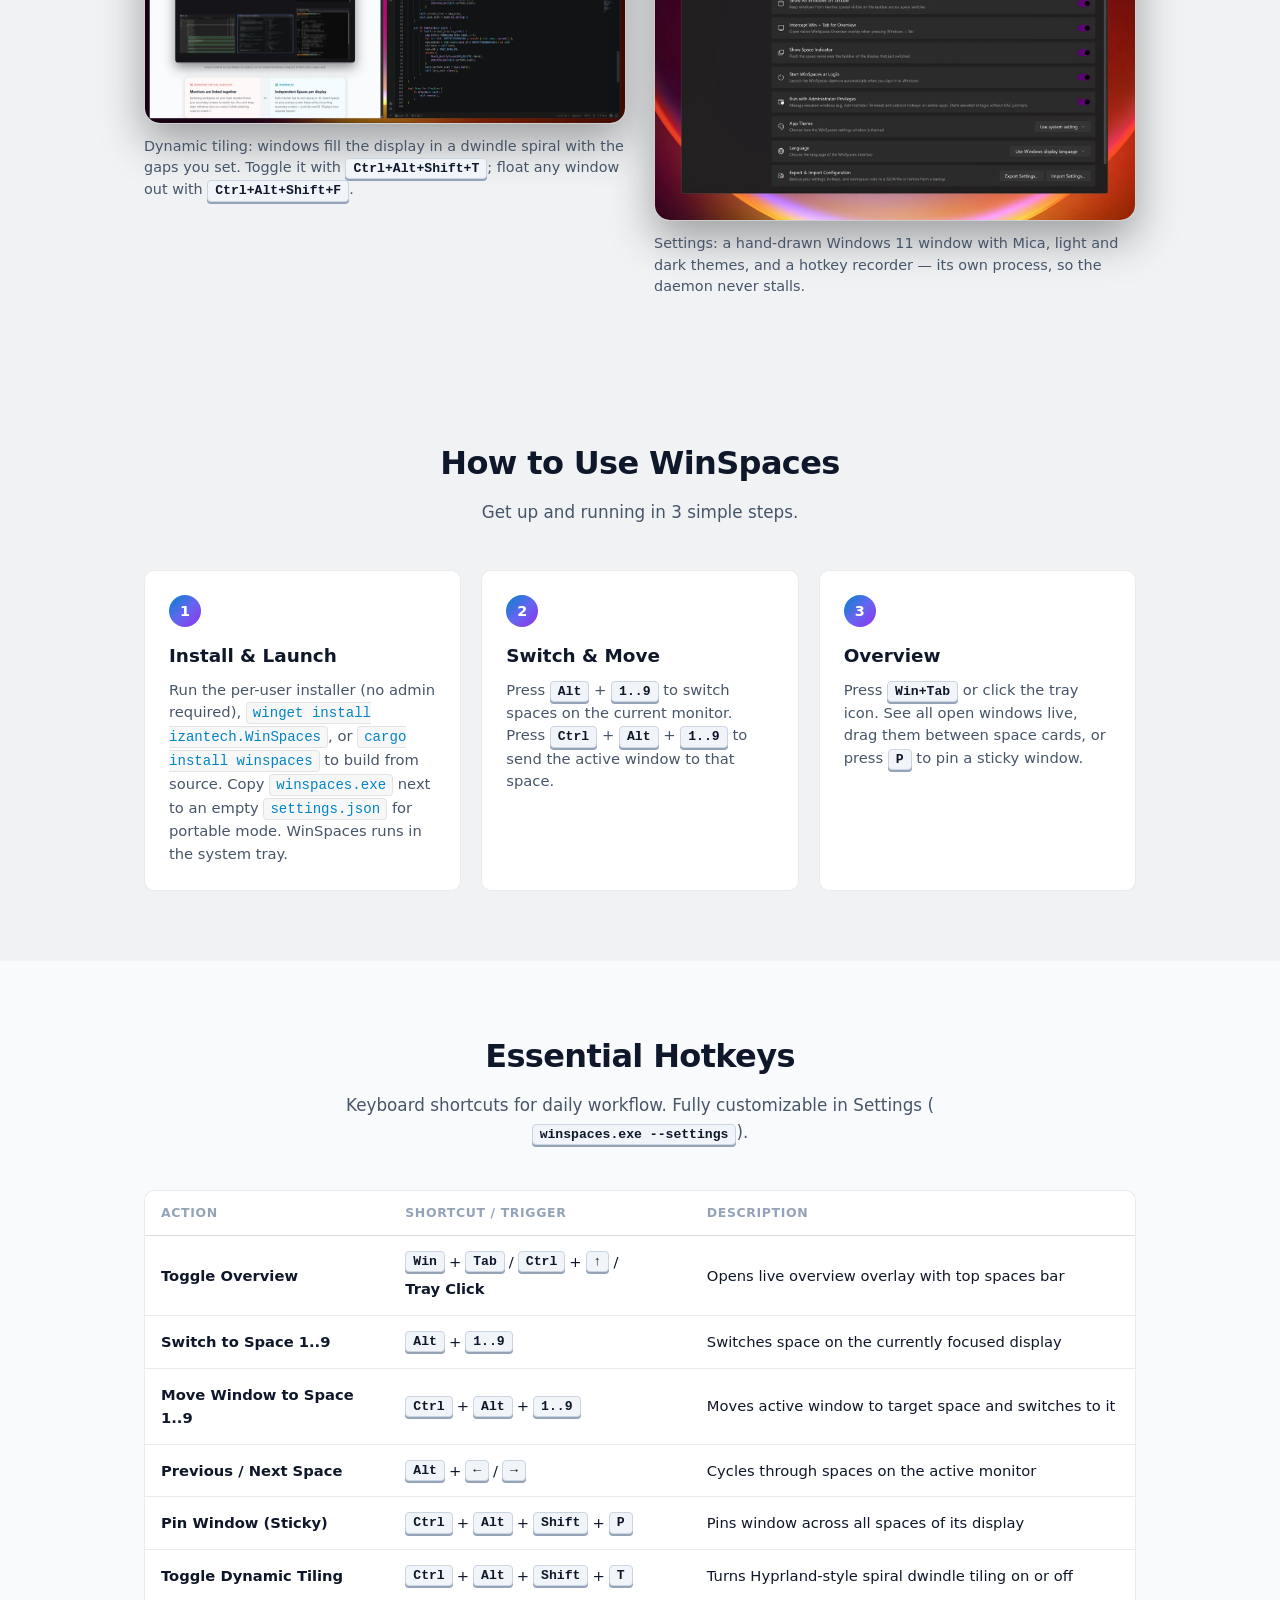
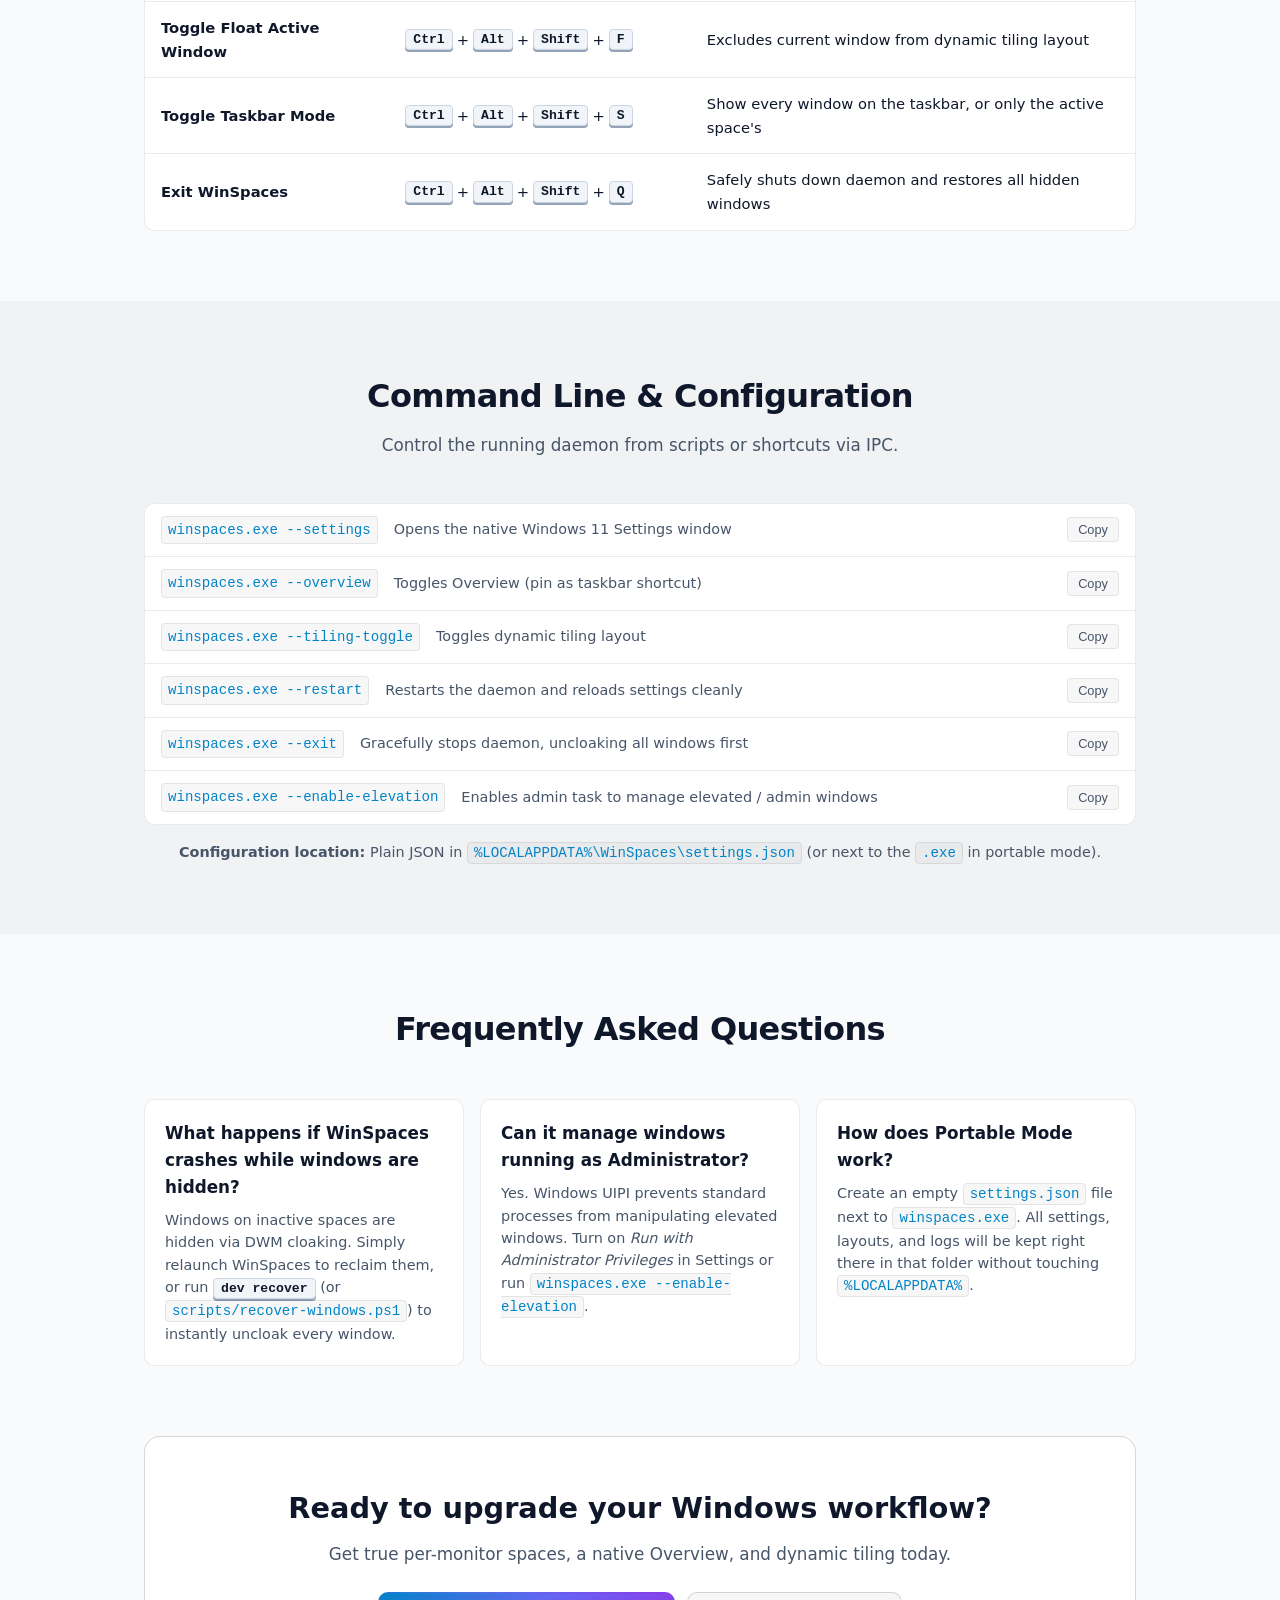
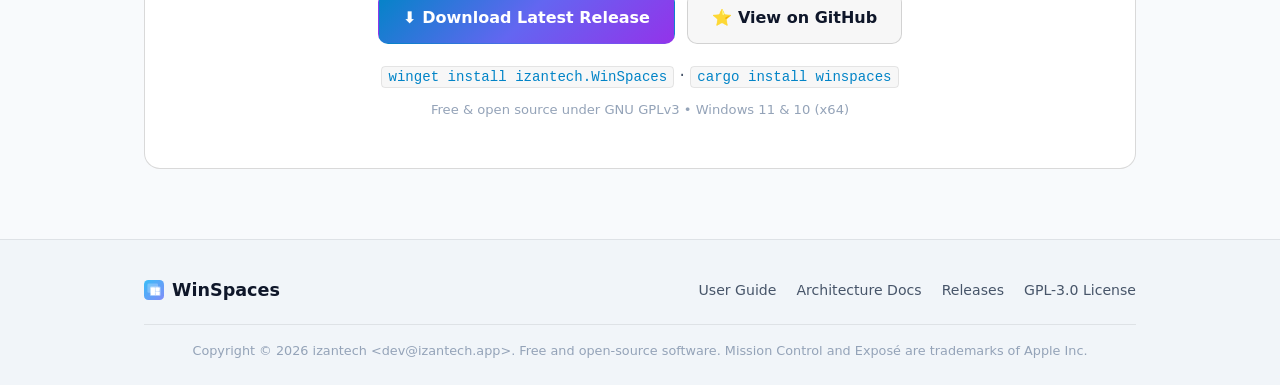
==== commit 49636d72: "feat(site): show the winget and cargo install commands" ====
--- a/site/index.html
+++ b/site/index.html
@@ -84,6 +84,7 @@
             <span>📖</span> Quick Start Guide
           </a>
         </div>
+        <p class="install-cmds">or <code>winget install izantech.WinSpaces</code> · <code>cargo install winspaces</code></p>
 
         <figure class="hero-shot">
           <img src="img/overview.webp" srcset="img/overview.webp 1920w, img/overview@2x.webp 3840w" sizes="(max-width: 1000px) 94vw, 960px" data-full="img/overview@2x.webp" width="1920" height="1280" class="zoomable" tabindex="0" role="button" aria-label="Open full size" alt="Overview: the spaces bar on top and live thumbnails of the six windows on the active space, one of them hovered with its pin and close buttons" loading="eager">
@@ -215,7 +216,7 @@
           <div class="step-box">
             <div class="step-digit">1</div>
             <h3>Install & Launch</h3>
-            <p>Run the per-user installer (no admin required) or copy <code>winspaces.exe</code> with an empty <code>settings.json</code> for portable mode. WinSpaces runs in the system tray.</p>
+            <p>Run the per-user installer (no admin required), <code>winget install izantech.WinSpaces</code>, or <code>cargo install winspaces</code> to build from source. Copy <code>winspaces.exe</code> next to an empty <code>settings.json</code> for portable mode. WinSpaces runs in the system tray.</p>
           </div>
 
           <div class="step-box">
@@ -389,6 +390,7 @@
               <span>⭐</span> View on GitHub
             </a>
           </div>
+          <p class="install-cmds"><code>winget install izantech.WinSpaces</code> · <code>cargo install winspaces</code></p>
           <div class="cta-footnote">Free & open source under GNU GPLv3 • Windows 11 & 10 (x64)</div>
         </div>
       </div>
--- a/site/styles.css
+++ b/site/styles.css
@@ -253,6 +253,17 @@
   gap: 14px;
   flex-wrap: wrap;
   margin-bottom: 44px;
+}
+
+.install-cmds {
+  margin: -28px 0 44px;
+  text-align: center;
+  font-size: 0.9rem;
+  color: var(--text-subtle);
+}
+
+.cta-box .install-cmds {
+  margin: 18px 0 10px;
 }
 
 /* Comparison Card (Windows vs WinSpaces) */
